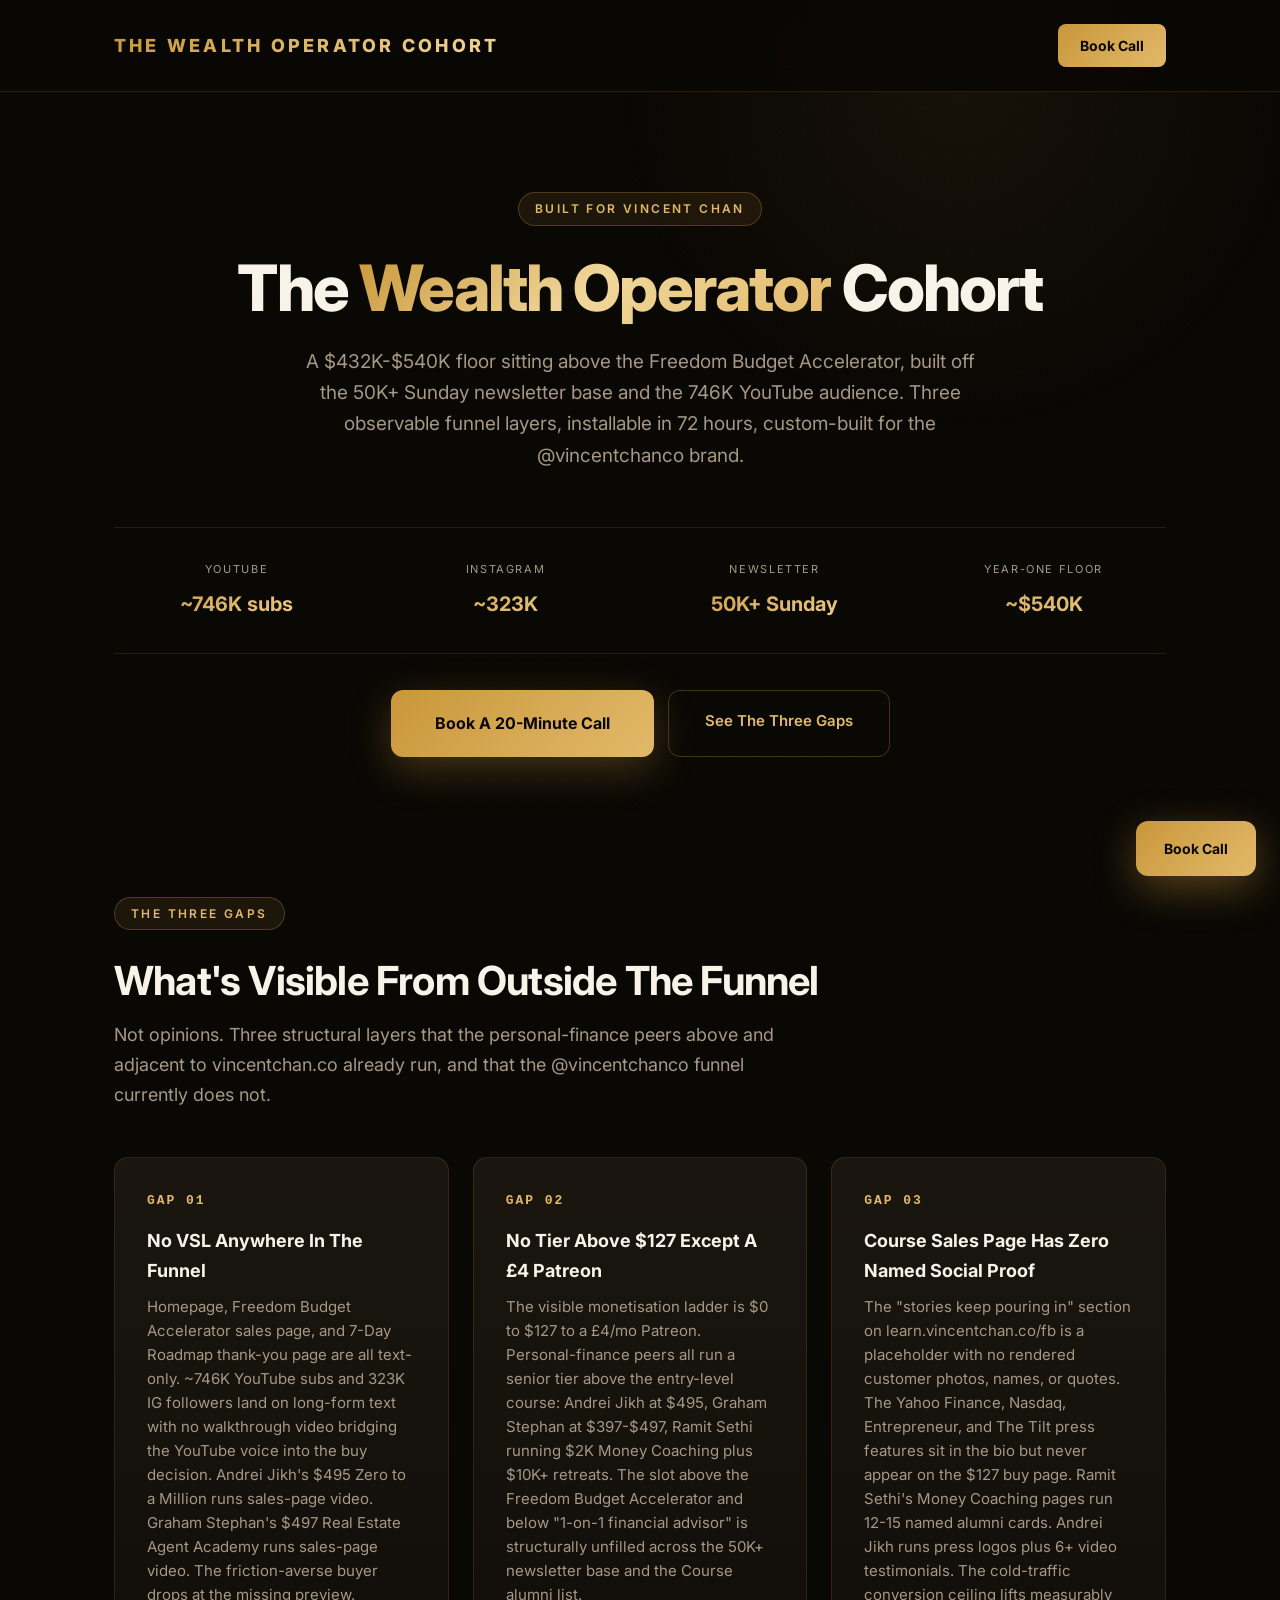
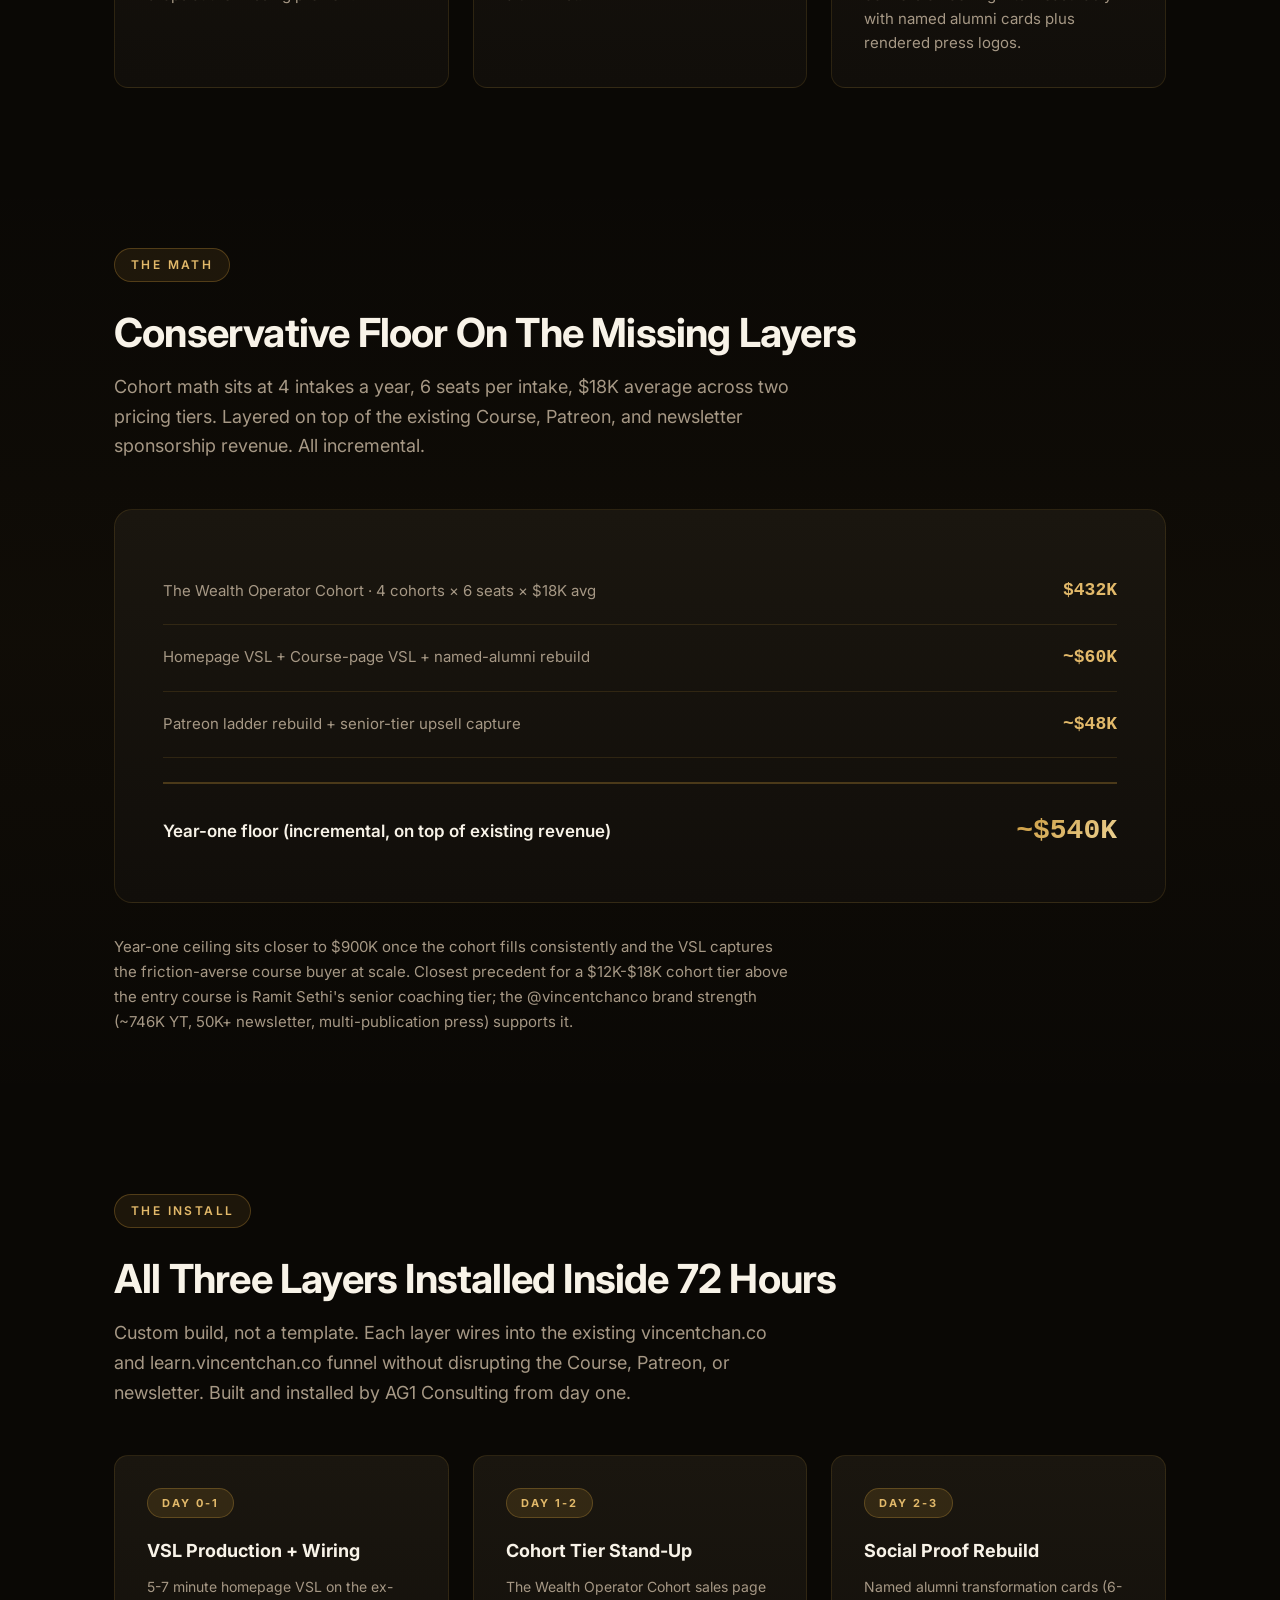
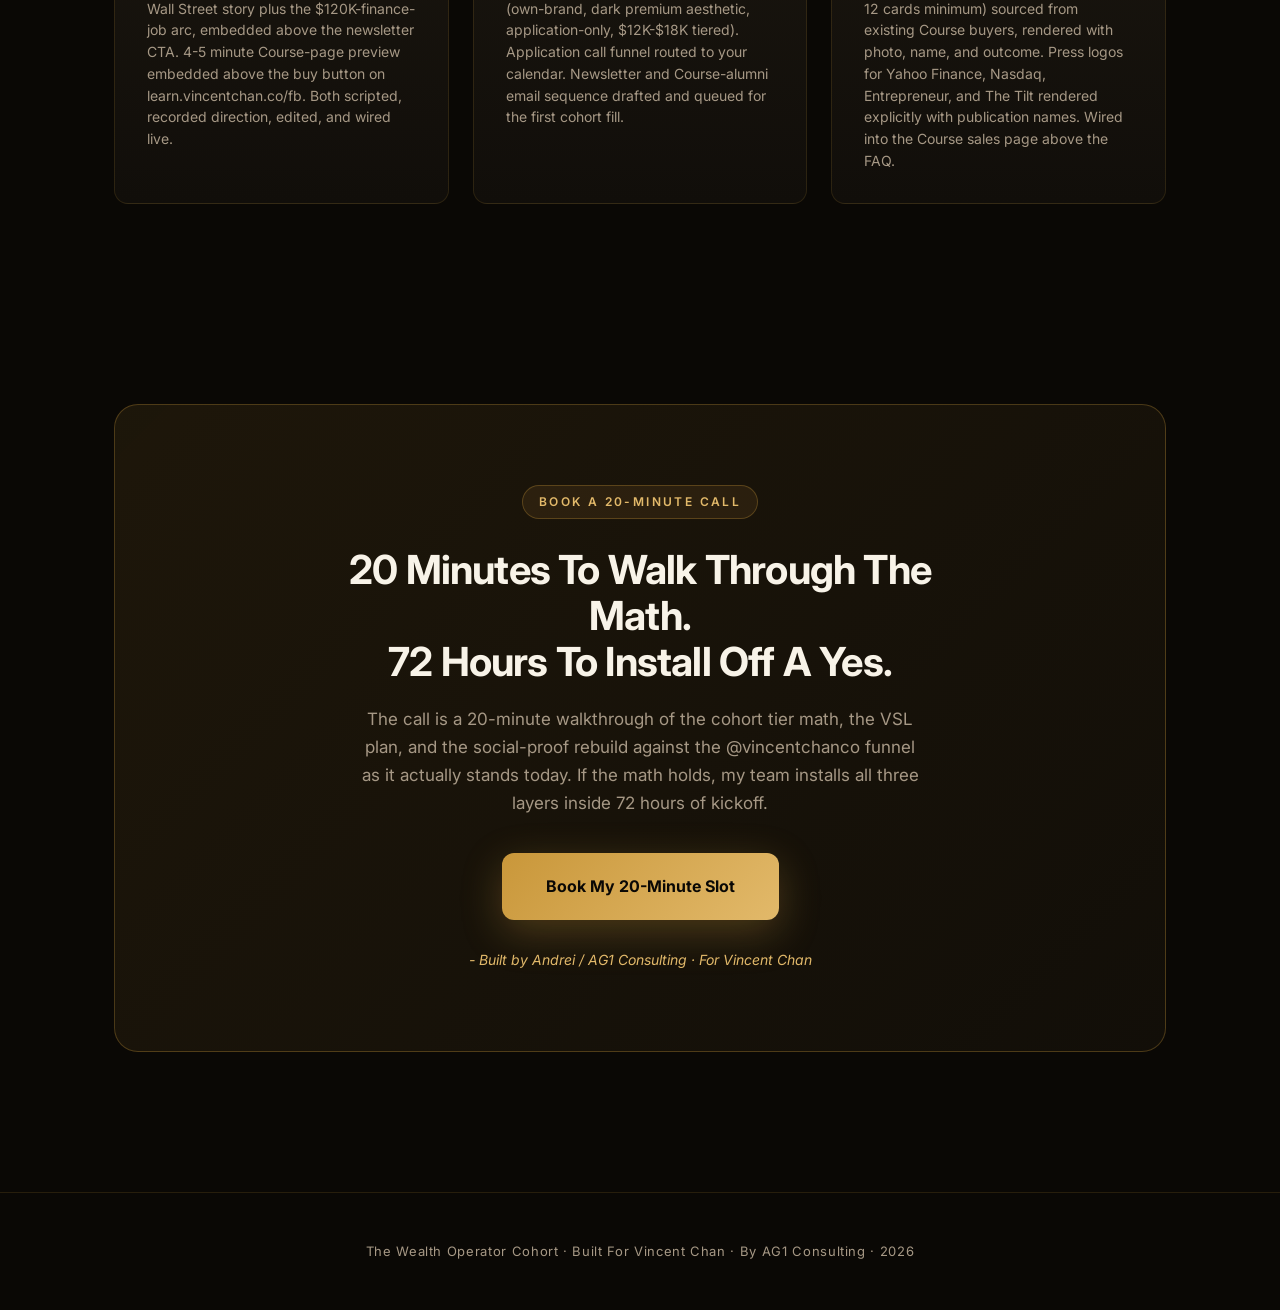
==== index.html @ 8f316122 "Deploy hub" ====
<!DOCTYPE html>
<html lang="en">
<head>
<meta charset="UTF-8">
<meta name="viewport" content="width=device-width, initial-scale=1.0">
<title>The Wealth Operator Cohort · Built For Vincent Chan</title>
<link href="https://fonts.googleapis.com/css2?family=Inter:wght@300;400;500;600;700;800;900&display=swap" rel="stylesheet">
<style>
*{margin:0;padding:0;box-sizing:border-box}
:root{--bg:#0a0805;--bg-2:#110e0a;--surface:#1a160f;--surface-2:#221c12;--line:rgba(201,151,58,.15);--line-2:rgba(201,151,58,.3);--text:#f8f3e8;--muted:#a69885;--gold:#c9973a;--gold-2:#e2b96a;--gold-3:#f0d79a;--red:#c97a3a}
html{scroll-behavior:smooth}
body{background:var(--bg);color:var(--text);font-family:'Inter',sans-serif;line-height:1.65;overflow-x:hidden}
body::before{content:'';position:fixed;inset:0;background-image:radial-gradient(circle,rgba(201,151,58,.025) 1px,transparent 1px);background-size:24px 24px;pointer-events:none;z-index:0}
body::after{content:'';position:fixed;top:-30%;right:-10%;width:70%;height:80%;background:radial-gradient(circle,rgba(201,151,58,.07) 0%,transparent 60%);pointer-events:none;z-index:0}
.container{max-width:1100px;margin:0 auto;padding:0 24px;position:relative;z-index:1}
.container-narrow{max-width:820px;margin:0 auto;padding:0 24px;position:relative;z-index:1}
nav{padding:24px 0;border-bottom:1px solid var(--line);position:sticky;top:0;background:rgba(10,8,5,.94);backdrop-filter:blur(14px);z-index:100}
.nav-inner{display:flex;justify-content:space-between;align-items:center}
.logo{font-weight:800;font-size:18px;background:linear-gradient(135deg,var(--gold) 0%,var(--gold-3) 100%);-webkit-background-clip:text;-webkit-text-fill-color:transparent;letter-spacing:.18em;text-transform:uppercase}
.nav-cta{padding:10px 22px;background:linear-gradient(135deg,var(--gold) 0%,var(--gold-2) 100%);color:#0a0805;border-radius:8px;text-decoration:none;font-weight:700;font-size:14px}
section{padding:80px 0}
.hero{padding:100px 0 60px;text-align:center}
.eyebrow{display:inline-block;padding:6px 16px;background:rgba(201,151,58,.1);border:1px solid rgba(201,151,58,.3);border-radius:24px;font-size:12px;font-weight:600;color:var(--gold-2);letter-spacing:.2em;text-transform:uppercase;margin-bottom:28px}
h1{font-size:clamp(40px,5.6vw,64px);font-weight:800;line-height:1.06;letter-spacing:-.03em;margin-bottom:24px}
h1 em{font-style:normal;background:linear-gradient(135deg,var(--gold) 0%,var(--gold-3) 50%,var(--gold-2) 100%);-webkit-background-clip:text;-webkit-text-fill-color:transparent}
h2{font-size:clamp(28px,3.8vw,40px);font-weight:700;line-height:1.15;letter-spacing:-.02em;margin-bottom:16px}
.section-sub{color:var(--muted);font-size:18px;margin-bottom:48px;max-width:680px}
h3{font-size:22px;font-weight:700;color:var(--text);margin-bottom:10px}
h4{font-size:14px;color:var(--gold-2);text-transform:uppercase;letter-spacing:.14em;margin:24px 0 12px;font-weight:700}
p{color:var(--muted);font-size:17px;max-width:680px}
.hero p{font-size:19px;margin:0 auto 40px;color:var(--muted)}
.meta-grid{display:grid;grid-template-columns:repeat(4,1fr);gap:24px;margin-top:56px;padding:32px 0;border-top:1px solid var(--line);border-bottom:1px solid var(--line)}
.meta-item{text-align:center}
.meta-label{font-size:11px;color:var(--muted);text-transform:uppercase;letter-spacing:.15em;margin-bottom:10px}
.meta-value{font-size:20px;color:var(--text);font-weight:700;background:linear-gradient(135deg,var(--gold) 0%,var(--gold-3) 100%);-webkit-background-clip:text;-webkit-text-fill-color:transparent}
.cta-primary{display:inline-block;padding:20px 44px;background:linear-gradient(135deg,var(--gold) 0%,var(--gold-2) 100%);color:#0a0805;text-decoration:none;border-radius:12px;font-weight:700;font-size:16px;box-shadow:0 12px 40px rgba(201,151,58,.3);transition:.2s}
.cta-primary:hover{transform:translateY(-2px)}
.cta-outline{display:inline-block;padding:18px 36px;background:transparent;color:var(--gold-2);text-decoration:none;border:1px solid var(--line-2);border-radius:12px;font-weight:600;font-size:15px;transition:.2s}
.cta-outline:hover{border-color:var(--gold-2)}
.hero-cta-row{margin-top:36px;display:flex;gap:14px;justify-content:center;flex-wrap:wrap}
.gap-grid{display:grid;grid-template-columns:repeat(3,1fr);gap:24px;margin-top:8px}
.gap-card{padding:32px;background:linear-gradient(180deg,var(--surface) 0%,var(--bg-2) 100%);border:1px solid var(--line);border-radius:14px;transition:.3s}
.gap-card:hover{border-color:var(--line-2)}
.gap-num{font-family:monospace;color:var(--gold-2);font-size:13px;letter-spacing:.15em;margin-bottom:14px;font-weight:700}
.gap-card h3{font-size:18px;margin-bottom:10px}
.gap-card p{font-size:15px;color:var(--muted);line-height:1.6}
.math-block{padding:48px;background:linear-gradient(180deg,var(--surface) 0%,var(--bg-2) 100%);border:1px solid var(--line);border-radius:18px;margin-top:8px}
.math-row{display:grid;grid-template-columns:1fr auto;gap:24px;padding:18px 0;border-bottom:1px solid var(--line);align-items:center}
.math-row:last-of-type{border-bottom:0}
.math-row .label{color:var(--muted);font-size:15px}
.math-row .value{color:var(--gold-2);font-weight:700;font-size:18px;font-family:monospace}
.math-total{margin-top:24px;padding-top:24px;border-top:2px solid var(--line-2);display:grid;grid-template-columns:1fr auto;gap:24px;align-items:center}
.math-total .label{color:var(--text);font-weight:600;font-size:17px}
.math-total .value{font-size:28px;background:linear-gradient(135deg,var(--gold) 0%,var(--gold-3) 100%);-webkit-background-clip:text;-webkit-text-fill-color:transparent;font-weight:800;font-family:monospace}
.install-grid{display:grid;grid-template-columns:repeat(3,1fr);gap:24px;margin-top:8px}
.install-card{padding:32px;background:linear-gradient(180deg,var(--surface) 0%,var(--bg-2) 100%);border:1px solid var(--line);border-radius:14px}
.install-day{display:inline-block;padding:5px 14px;background:rgba(201,151,58,.15);border:1px solid var(--line-2);border-radius:24px;font-size:11px;font-weight:700;color:var(--gold-2);letter-spacing:.18em;text-transform:uppercase;margin-bottom:18px}
.install-card h3{font-size:18px;margin-bottom:10px}
.install-card p{font-size:14px;color:var(--muted);line-height:1.55}
.cta-section{background:linear-gradient(135deg,rgba(201,151,58,.1) 0%,rgba(226,185,106,.04) 100%);border:1px solid rgba(201,151,58,.3);border-radius:24px;padding:80px 60px;text-align:center;margin:40px 0 60px}
.cta-section h2{max-width:620px;margin:0 auto 20px}
.cta-section p{margin:0 auto 36px;max-width:560px;font-size:17px}
.cta-sign{margin-top:28px;font-size:14px;color:var(--gold-2);font-style:italic}
.footer{padding:48px 0;border-top:1px solid var(--line);text-align:center}
.footer p{margin:0 auto;font-size:13px;color:var(--muted);letter-spacing:.05em}
.floating-cta{position:fixed;bottom:24px;right:24px;padding:16px 28px;background:linear-gradient(135deg,var(--gold) 0%,var(--gold-2) 100%);color:#0a0805;text-decoration:none;border-radius:12px;font-weight:700;font-size:14px;box-shadow:0 12px 40px rgba(201,151,58,.4);z-index:1000;transition:.2s}
.floating-cta:hover{transform:translateY(-2px)}
.reveal{opacity:0;transform:translateY(30px);transition:.8s}
.reveal.in{opacity:1;transform:translateY(0)}
@media(max-width:768px){
.meta-grid{grid-template-columns:1fr 1fr}
.gap-grid{grid-template-columns:1fr}
.install-grid{grid-template-columns:1fr}
.cta-section{padding:50px 24px}
.math-block{padding:28px 22px}
.floating-cta{bottom:16px;right:16px;padding:14px 22px;font-size:13px}
section{padding:60px 0}
}
</style>
</head>
<body>
<nav>
<div class="container nav-inner">
<div class="logo">The Wealth Operator Cohort</div>
<a href="https://calendly.com/ag-copy/call-with-andrei" class="nav-cta" target="_blank">Book Call</a>
</div>
</nav>

<section class="hero">
<div class="container">
<div class="eyebrow reveal">Built For Vincent Chan</div>
<h1 class="reveal">The <em>Wealth Operator</em> Cohort</h1>
<p class="reveal">A $432K-$540K floor sitting above the Freedom Budget Accelerator, built off the 50K+ Sunday newsletter base and the 746K YouTube audience. Three observable funnel layers, installable in 72 hours, custom-built for the @vincentchanco brand.</p>
<div class="meta-grid reveal">
<div class="meta-item"><div class="meta-label">YouTube</div><div class="meta-value">~746K subs</div></div>
<div class="meta-item"><div class="meta-label">Instagram</div><div class="meta-value">~323K</div></div>
<div class="meta-item"><div class="meta-label">Newsletter</div><div class="meta-value">50K+ Sunday</div></div>
<div class="meta-item"><div class="meta-label">Year-One Floor</div><div class="meta-value">~$540K</div></div>
</div>
<div class="hero-cta-row reveal">
<a href="https://calendly.com/ag-copy/call-with-andrei" target="_blank" class="cta-primary">Book A 20-Minute Call</a>
<a href="#gaps" class="cta-outline">See The Three Gaps</a>
</div>
</div>
</section>

<section id="gaps">
<div class="container">
<div class="eyebrow reveal">The Three Gaps</div>
<h2 class="reveal">What's Visible From Outside The Funnel</h2>
<p class="section-sub reveal">Not opinions. Three structural layers that the personal-finance peers above and adjacent to vincentchan.co already run, and that the @vincentchanco funnel currently does not.</p>

<div class="gap-grid">
<div class="gap-card reveal">
<div class="gap-num">GAP 01</div>
<h3>No VSL Anywhere In The Funnel</h3>
<p>Homepage, Freedom Budget Accelerator sales page, and 7-Day Roadmap thank-you page are all text-only. ~746K YouTube subs and 323K IG followers land on long-form text with no walkthrough video bridging the YouTube voice into the buy decision. Andrei Jikh's $495 Zero to a Million runs sales-page video. Graham Stephan's $497 Real Estate Agent Academy runs sales-page video. The friction-averse buyer drops at the missing preview.</p>
</div>
<div class="gap-card reveal">
<div class="gap-num">GAP 02</div>
<h3>No Tier Above $127 Except A £4 Patreon</h3>
<p>The visible monetisation ladder is $0 to $127 to a £4/mo Patreon. Personal-finance peers all run a senior tier above the entry-level course: Andrei Jikh at $495, Graham Stephan at $397-$497, Ramit Sethi running $2K Money Coaching plus $10K+ retreats. The slot above the Freedom Budget Accelerator and below "1-on-1 financial advisor" is structurally unfilled across the 50K+ newsletter base and the Course alumni list.</p>
</div>
<div class="gap-card reveal">
<div class="gap-num">GAP 03</div>
<h3>Course Sales Page Has Zero Named Social Proof</h3>
<p>The "stories keep pouring in" section on learn.vincentchan.co/fb is a placeholder with no rendered customer photos, names, or quotes. The Yahoo Finance, Nasdaq, Entrepreneur, and The Tilt press features sit in the bio but never appear on the $127 buy page. Ramit Sethi's Money Coaching pages run 12-15 named alumni cards. Andrei Jikh runs press logos plus 6+ video testimonials. The cold-traffic conversion ceiling lifts measurably with named alumni cards plus rendered press logos.</p>
</div>
</div>
</div>
</section>

<section style="background:linear-gradient(180deg,transparent 0%,rgba(201,151,58,.03) 50%,transparent 100%)">
<div class="container">
<div class="eyebrow reveal">The Math</div>
<h2 class="reveal">Conservative Floor On The Missing Layers</h2>
<p class="section-sub reveal">Cohort math sits at 4 intakes a year, 6 seats per intake, $18K average across two pricing tiers. Layered on top of the existing Course, Patreon, and newsletter sponsorship revenue. All incremental.</p>

<div class="math-block reveal">
<div class="math-row"><div class="label">The Wealth Operator Cohort · 4 cohorts × 6 seats × $18K avg</div><div class="value">$432K</div></div>
<div class="math-row"><div class="label">Homepage VSL + Course-page VSL + named-alumni rebuild</div><div class="value">~$60K</div></div>
<div class="math-row"><div class="label">Patreon ladder rebuild + senior-tier upsell capture</div><div class="value">~$48K</div></div>
<div class="math-total"><div class="label">Year-one floor (incremental, on top of existing revenue)</div><div class="value">~$540K</div></div>
</div>

<p class="reveal" style="margin-top:32px;font-size:15px;color:var(--muted)">Year-one ceiling sits closer to $900K once the cohort fills consistently and the VSL captures the friction-averse course buyer at scale. Closest precedent for a $12K-$18K cohort tier above the entry course is Ramit Sethi's senior coaching tier; the @vincentchanco brand strength (~746K YT, 50K+ newsletter, multi-publication press) supports it.</p>
</div>
</section>

<section>
<div class="container">
<div class="eyebrow reveal">The Install</div>
<h2 class="reveal">All Three Layers Installed Inside 72 Hours</h2>
<p class="section-sub reveal">Custom build, not a template. Each layer wires into the existing vincentchan.co and learn.vincentchan.co funnel without disrupting the Course, Patreon, or newsletter. Built and installed by AG1 Consulting from day one.</p>

<div class="install-grid">
<div class="install-card reveal">
<div class="install-day">Day 0-1</div>
<h3>VSL Production + Wiring</h3>
<p>5-7 minute homepage VSL on the ex-Wall Street story plus the $120K-finance-job arc, embedded above the newsletter CTA. 4-5 minute Course-page preview embedded above the buy button on learn.vincentchan.co/fb. Both scripted, recorded direction, edited, and wired live.</p>
</div>
<div class="install-card reveal">
<div class="install-day">Day 1-2</div>
<h3>Cohort Tier Stand-Up</h3>
<p>The Wealth Operator Cohort sales page (own-brand, dark premium aesthetic, application-only, $12K-$18K tiered). Application call funnel routed to your calendar. Newsletter and Course-alumni email sequence drafted and queued for the first cohort fill.</p>
</div>
<div class="install-card reveal">
<div class="install-day">Day 2-3</div>
<h3>Social Proof Rebuild</h3>
<p>Named alumni transformation cards (6-12 cards minimum) sourced from existing Course buyers, rendered with photo, name, and outcome. Press logos for Yahoo Finance, Nasdaq, Entrepreneur, and The Tilt rendered explicitly with publication names. Wired into the Course sales page above the FAQ.</p>
</div>
</div>
</div>
</section>

<section>
<div class="container">
<div class="cta-section reveal">
<div class="eyebrow">Book A 20-Minute Call</div>
<h2>20 Minutes To Walk Through The Math.<br>72 Hours To Install Off A Yes.</h2>
<p>The call is a 20-minute walkthrough of the cohort tier math, the VSL plan, and the social-proof rebuild against the @vincentchanco funnel as it actually stands today. If the math holds, my team installs all three layers inside 72 hours of kickoff.</p>
<a href="https://calendly.com/ag-copy/call-with-andrei" class="cta-primary" target="_blank">Book My 20-Minute Slot</a>
<div class="cta-sign">- Built by Andrei / AG1 Consulting · For Vincent Chan</div>
</div>
</div>
</section>

<footer class="footer">
<div class="container">
<p>The Wealth Operator Cohort · Built For Vincent Chan · By AG1 Consulting · 2026</p>
</div>
</footer>

<a href="https://calendly.com/ag-copy/call-with-andrei" target="_blank" class="floating-cta">Book Call</a>

<script>
const obs=new IntersectionObserver(e=>e.forEach(x=>x.isIntersecting&&x.target.classList.add('in')),{threshold:.1});
document.querySelectorAll('.reveal').forEach(e=>obs.observe(e));
</script>
</body>
</html>
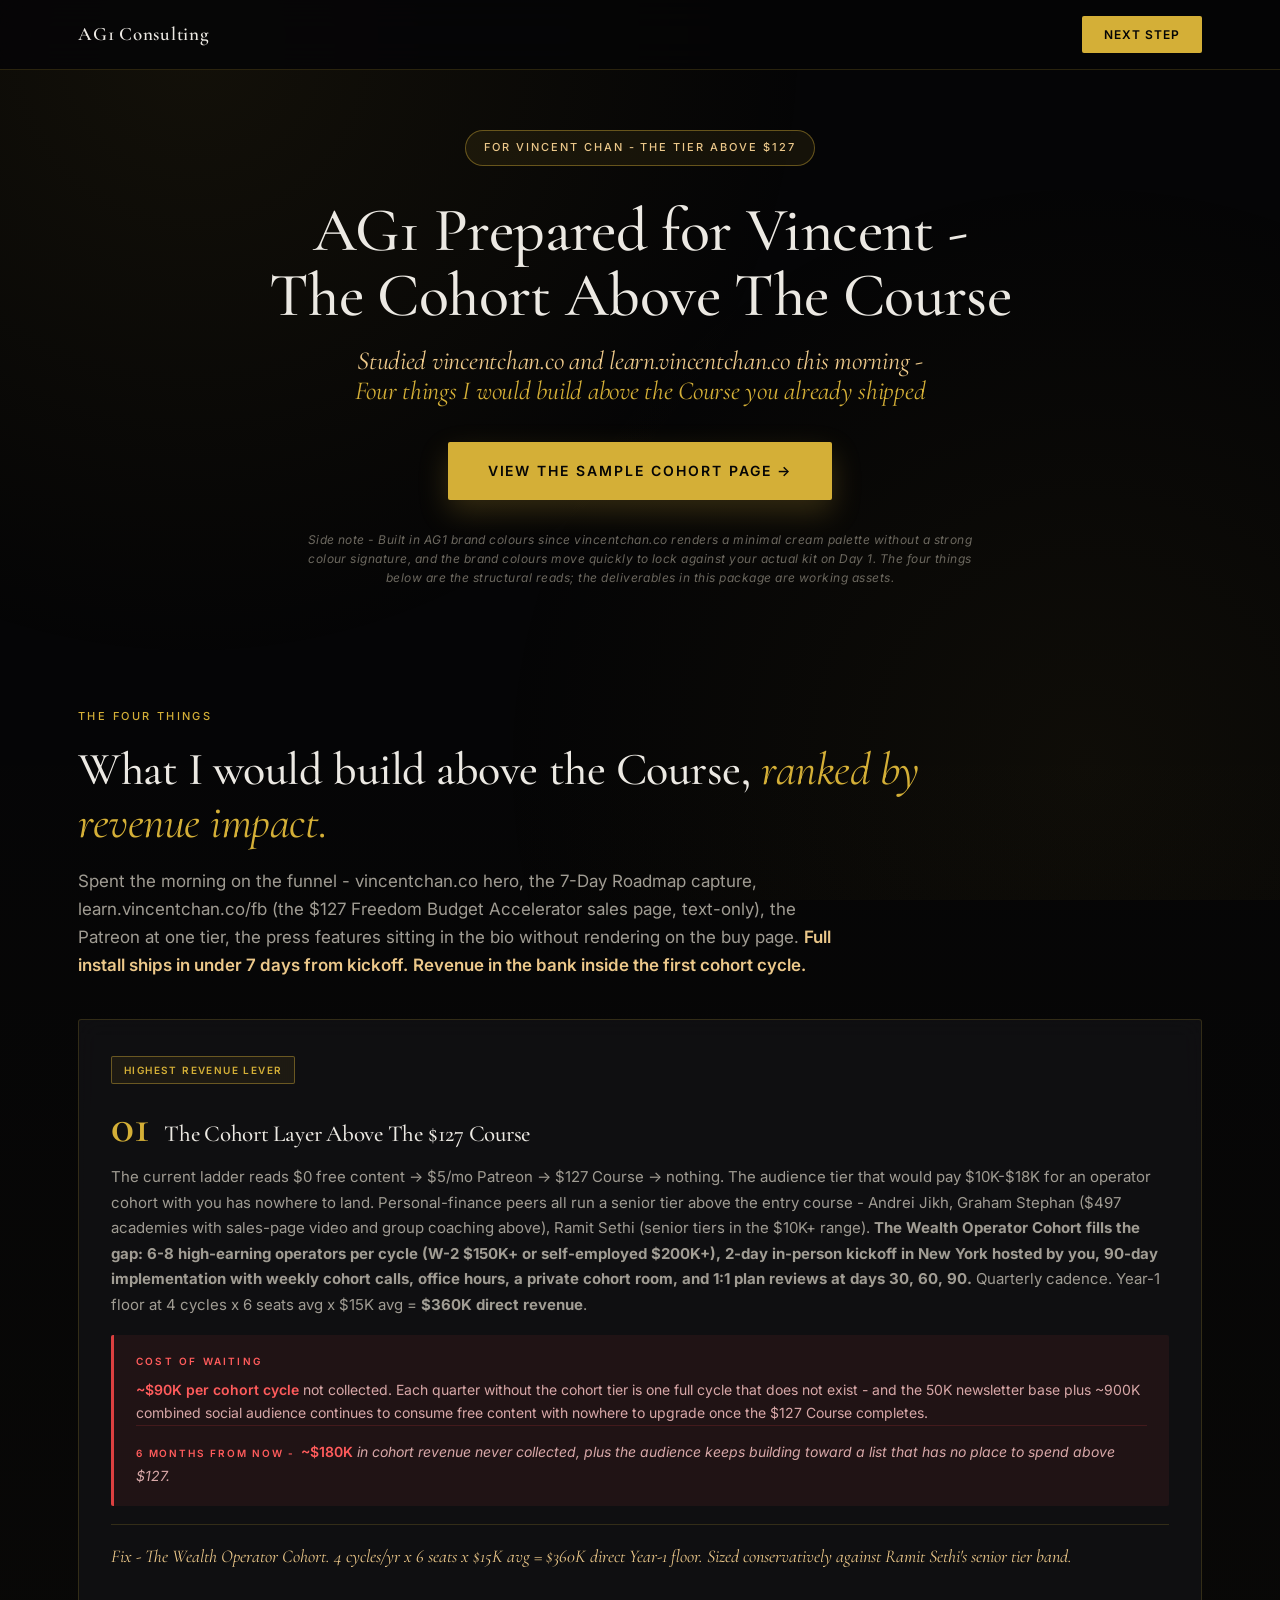
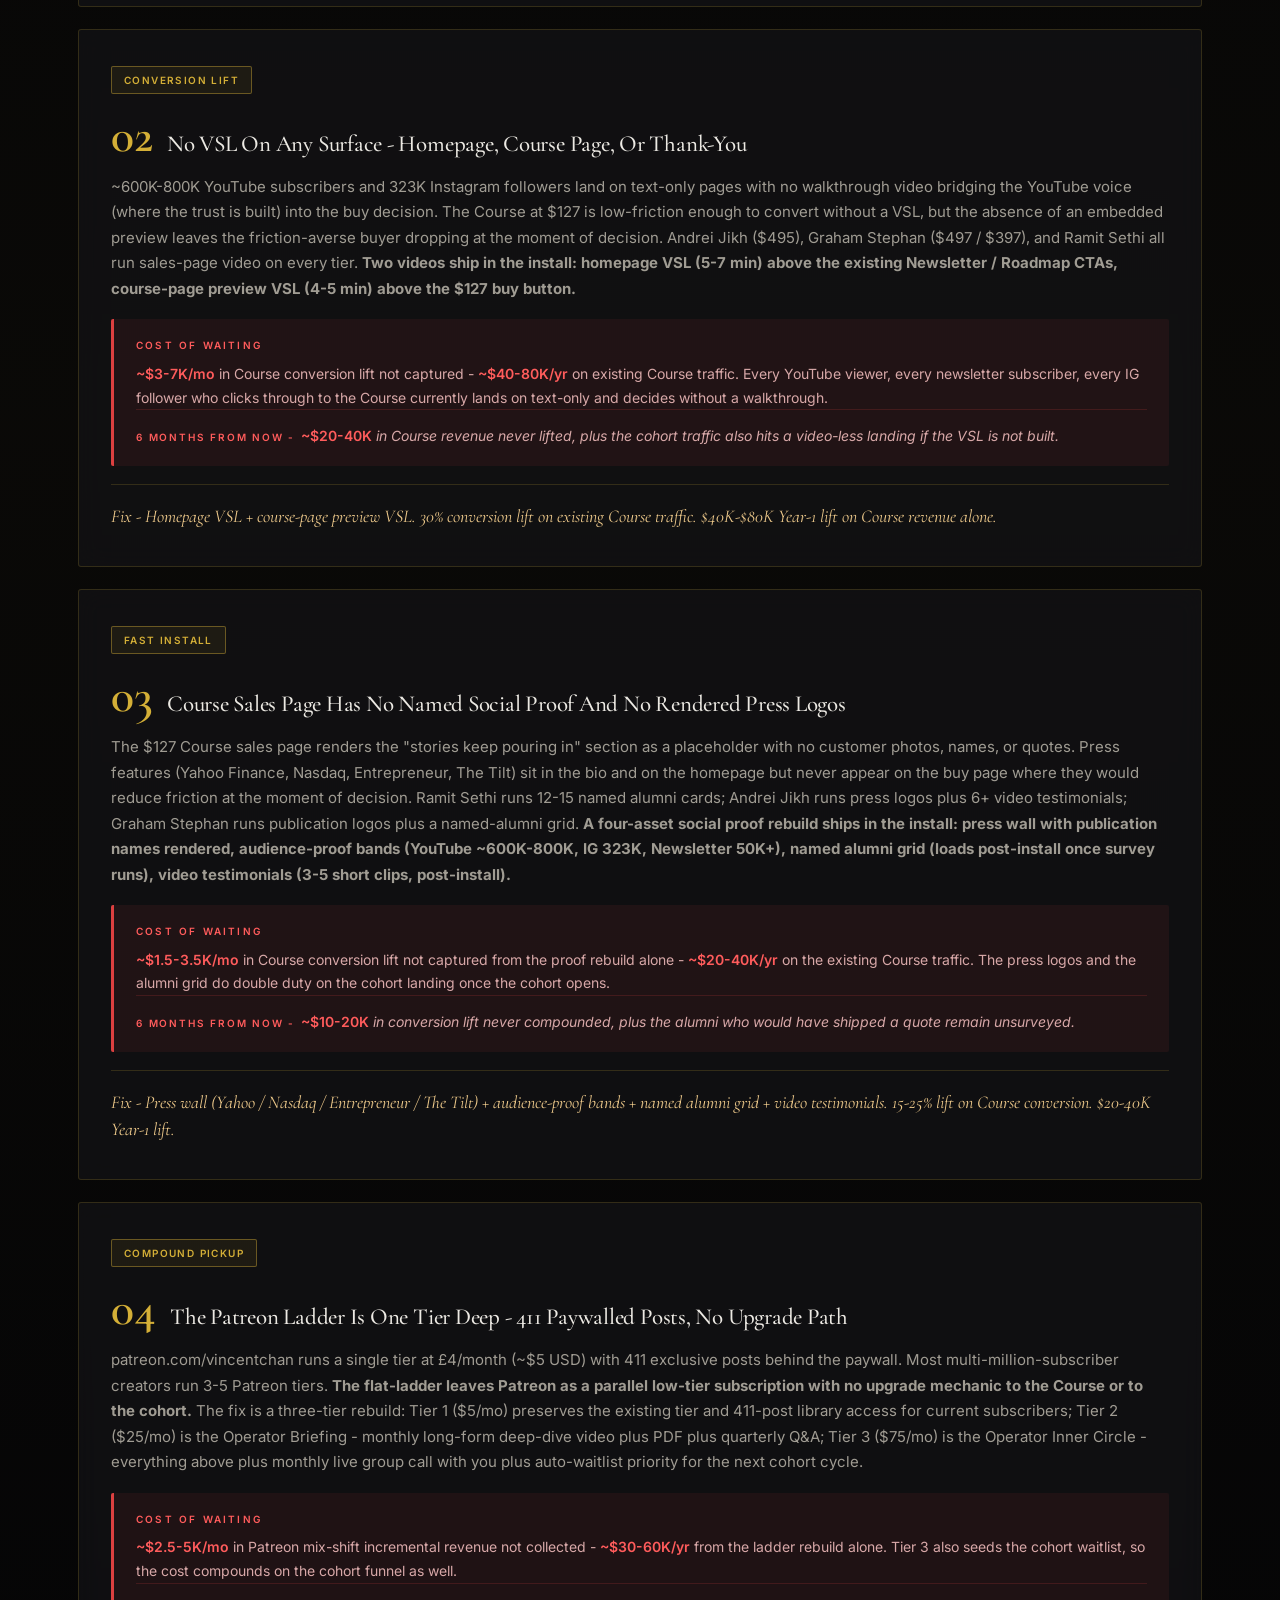
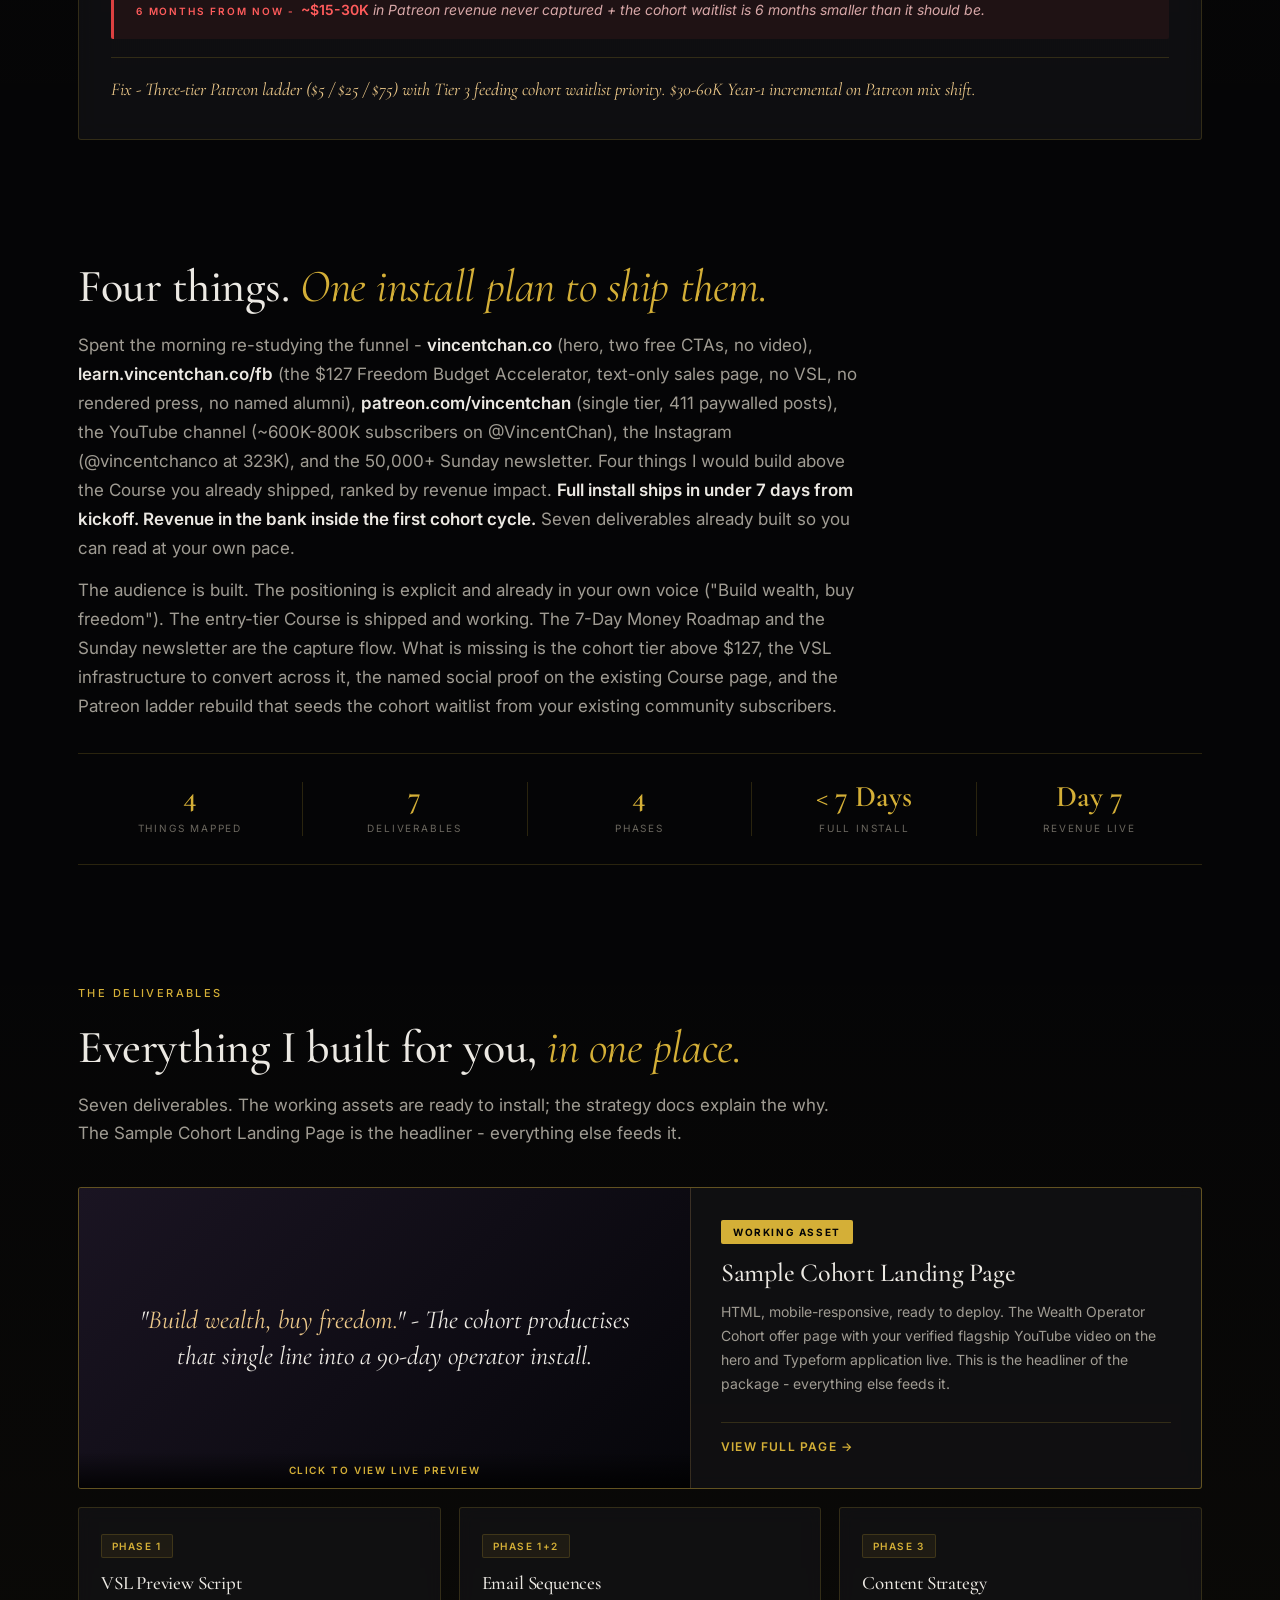
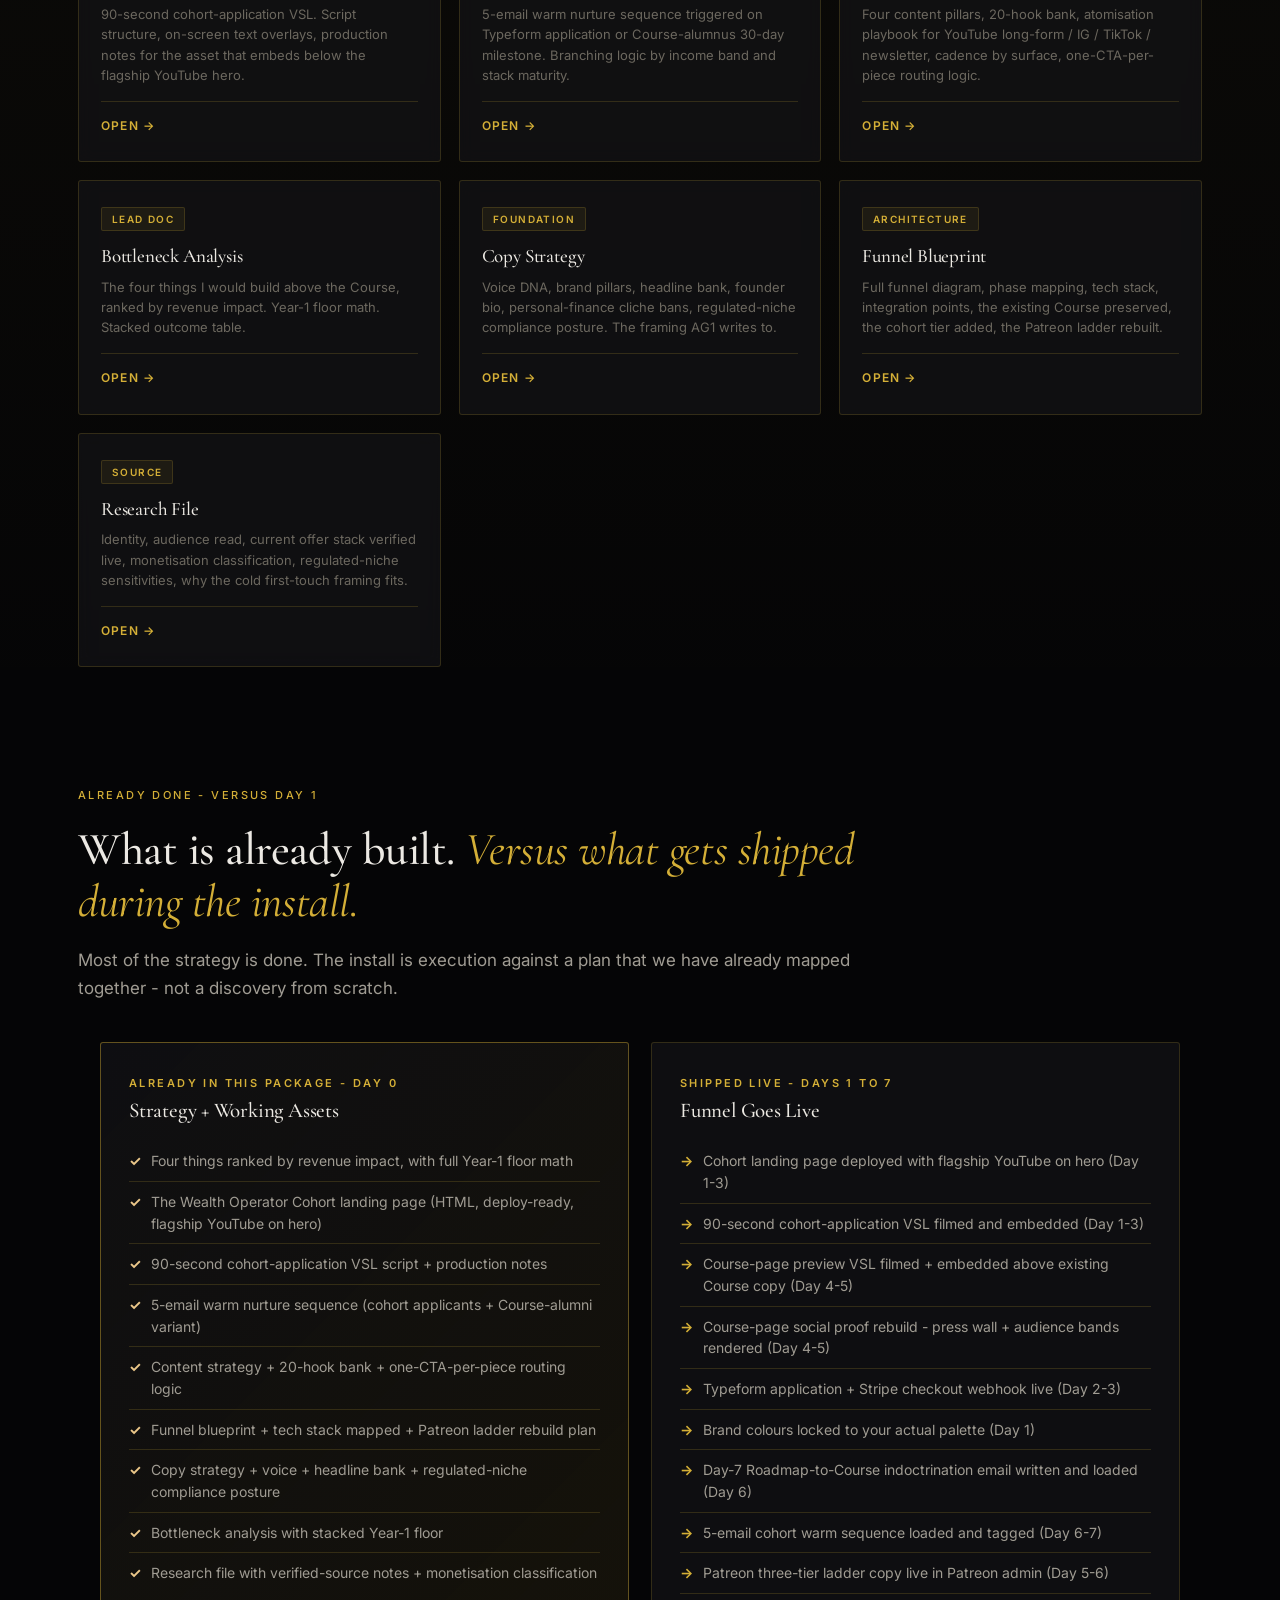
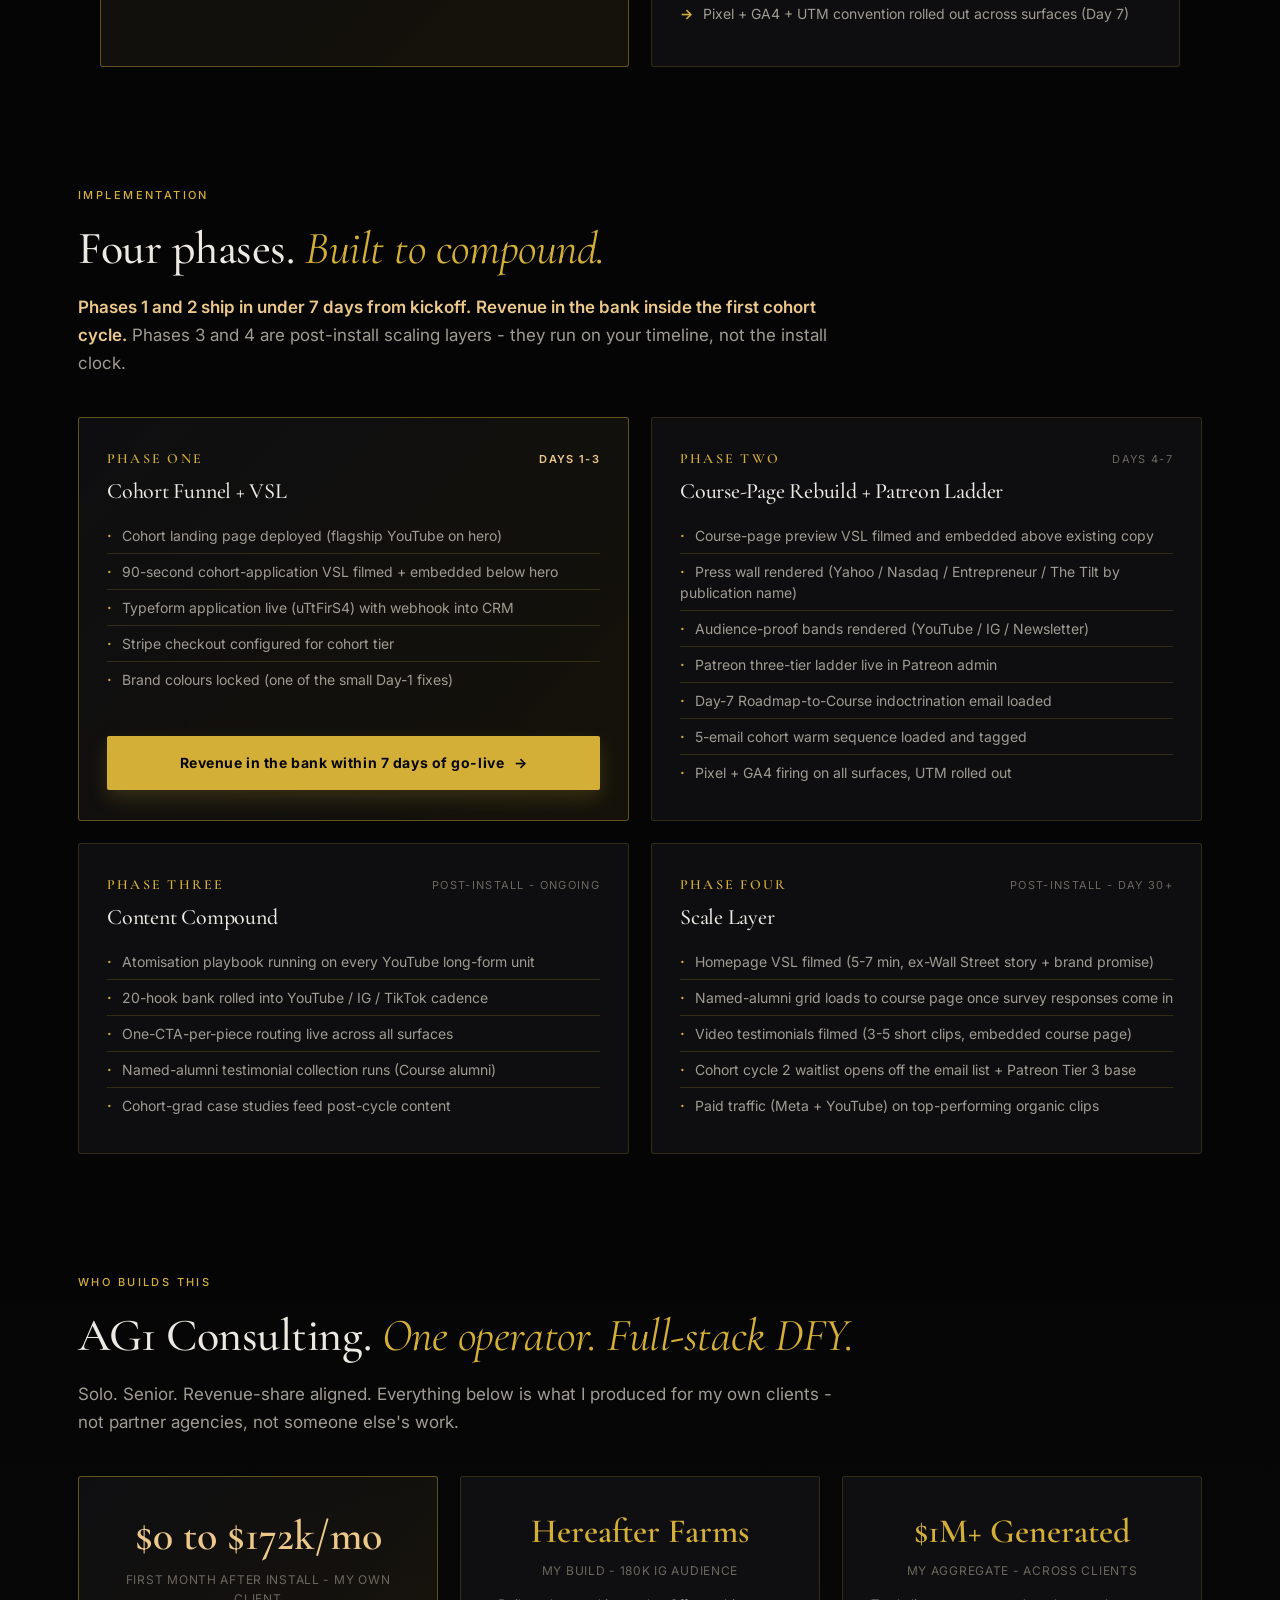
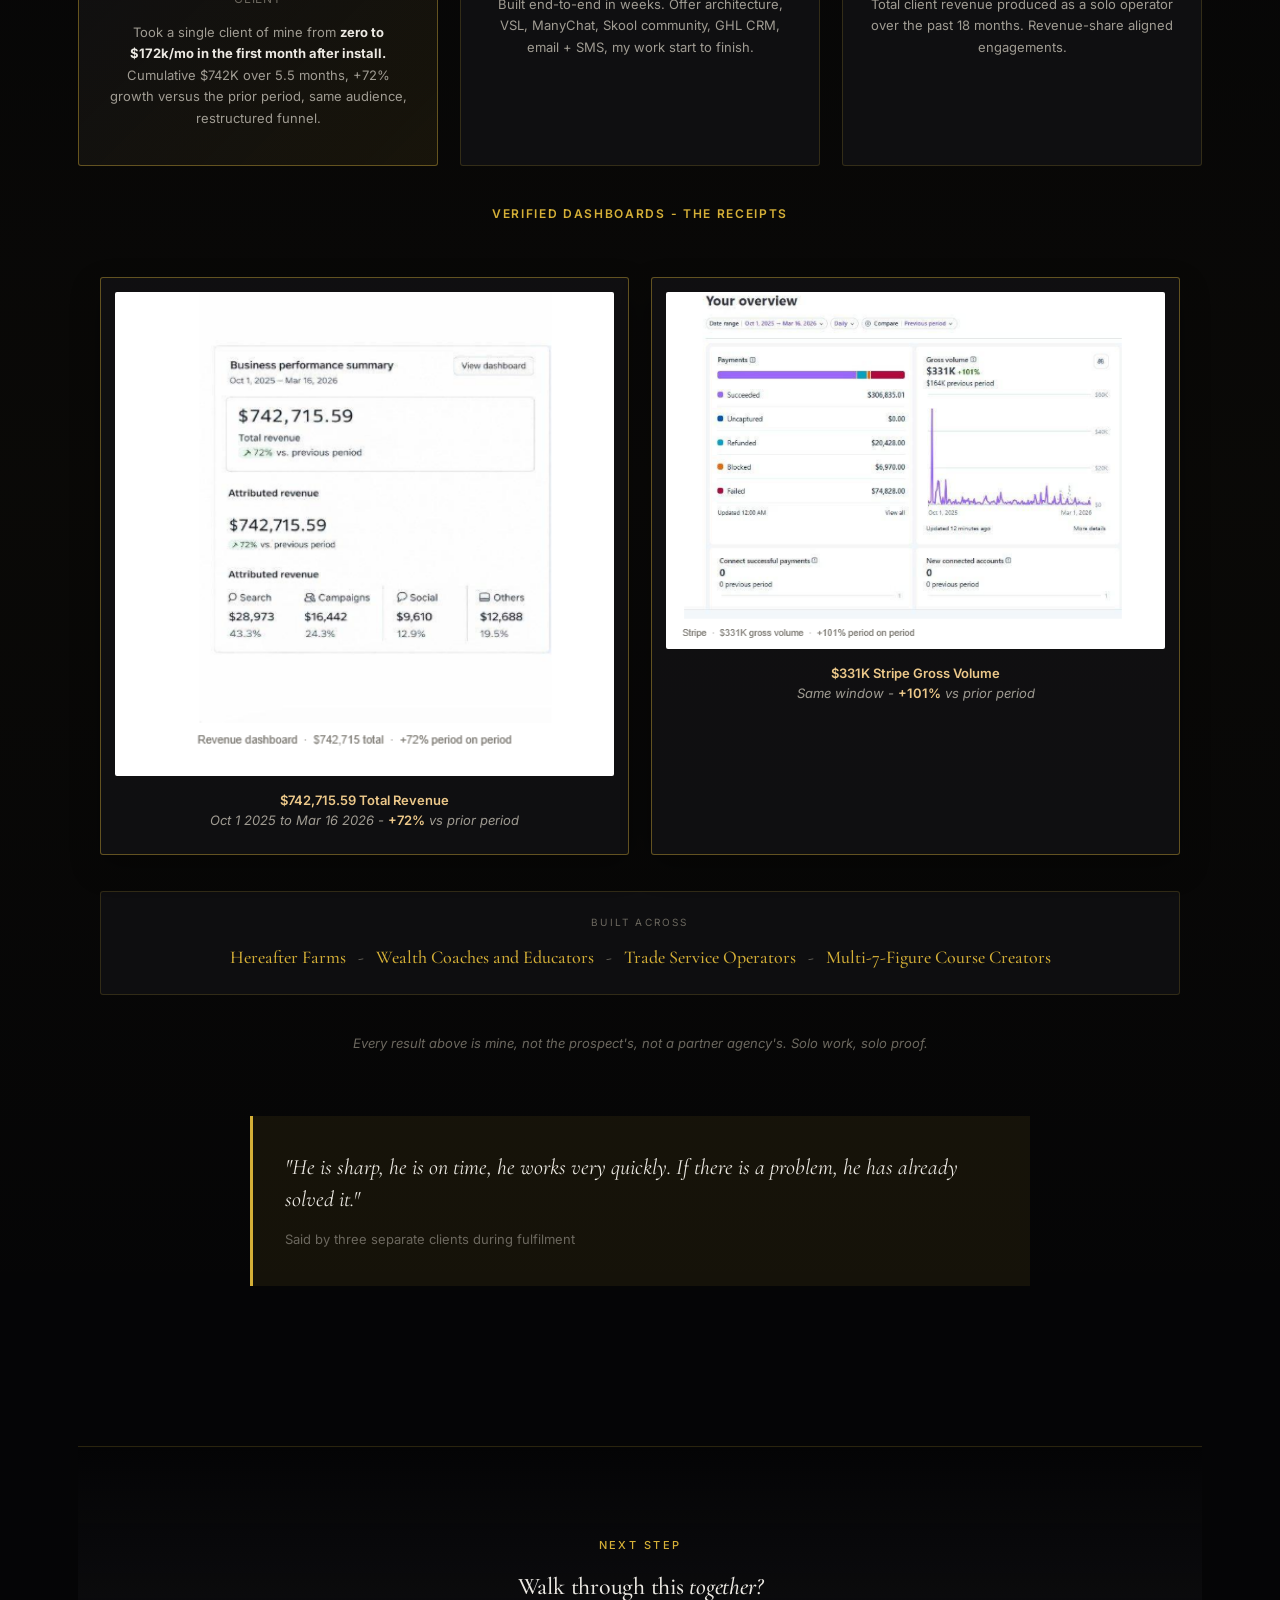
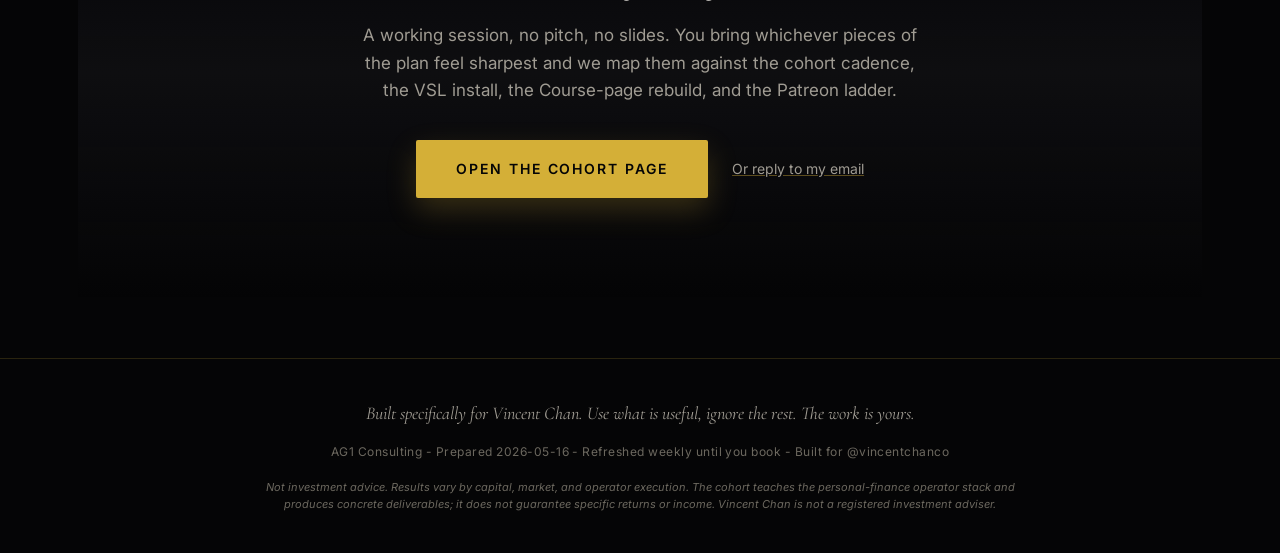
==== commit 922567da: "Deploy hub + docs + proof" ====
--- a/index.html
+++ b/index.html
@@ -3,171 +3,318 @@
 <head>
 <meta charset="UTF-8">
 <meta name="viewport" content="width=device-width, initial-scale=1.0">
-<title>The Wealth Operator Cohort · Built For Vincent Chan</title>
-<link href="https://fonts.googleapis.com/css2?family=Inter:wght@300;400;500;600;700;800;900&display=swap" rel="stylesheet">
+<title>For Vincent - The Cohort Layer Above $127 + Less-Than-7-Day Install - AG1 Consulting</title>
+<meta name="description" content="Built for Vincent Chan. Studied vincentchan.co and learn.vincentchan.co/fb this morning. Four things I would build above the existing Course, all installable in under 7 days from kickoff.">
+<meta name="robots" content="noindex">
+<meta property="og:title" content="The Cohort Layer Above $127 + Less-Than-7-Day Install - For Vincent">
+<meta property="og:description" content="Four things I would build above the existing Course. The cohort tier. The VSL infrastructure. The named social proof. The Patreon ladder rebuild.">
+<meta property="og:type" content="website">
+<meta property="og:url" content="https://andrei170.github.io/vincent-chan-hub/">
+<meta name="twitter:card" content="summary_large_image">
+<link rel="icon" type="image/svg+xml" href="favicon.svg">
+<link rel="preconnect" href="https://fonts.googleapis.com">
+<link rel="preconnect" href="https://fonts.gstatic.com" crossorigin>
+<link href="https://fonts.googleapis.com/css2?family=Cormorant+Garamond:wght@400;500;600;700&family=Inter:wght@300;400;500;600;700&display=swap" rel="stylesheet">
 <style>
-*{margin:0;padding:0;box-sizing:border-box}
-:root{--bg:#0a0805;--bg-2:#110e0a;--surface:#1a160f;--surface-2:#221c12;--line:rgba(201,151,58,.15);--line-2:rgba(201,151,58,.3);--text:#f8f3e8;--muted:#a69885;--gold:#c9973a;--gold-2:#e2b96a;--gold-3:#f0d79a;--red:#c97a3a}
-html{scroll-behavior:smooth}
-body{background:var(--bg);color:var(--text);font-family:'Inter',sans-serif;line-height:1.65;overflow-x:hidden}
-body::before{content:'';position:fixed;inset:0;background-image:radial-gradient(circle,rgba(201,151,58,.025) 1px,transparent 1px);background-size:24px 24px;pointer-events:none;z-index:0}
-body::after{content:'';position:fixed;top:-30%;right:-10%;width:70%;height:80%;background:radial-gradient(circle,rgba(201,151,58,.07) 0%,transparent 60%);pointer-events:none;z-index:0}
-.container{max-width:1100px;margin:0 auto;padding:0 24px;position:relative;z-index:1}
-.container-narrow{max-width:820px;margin:0 auto;padding:0 24px;position:relative;z-index:1}
-nav{padding:24px 0;border-bottom:1px solid var(--line);position:sticky;top:0;background:rgba(10,8,5,.94);backdrop-filter:blur(14px);z-index:100}
-.nav-inner{display:flex;justify-content:space-between;align-items:center}
-.logo{font-weight:800;font-size:18px;background:linear-gradient(135deg,var(--gold) 0%,var(--gold-3) 100%);-webkit-background-clip:text;-webkit-text-fill-color:transparent;letter-spacing:.18em;text-transform:uppercase}
-.nav-cta{padding:10px 22px;background:linear-gradient(135deg,var(--gold) 0%,var(--gold-2) 100%);color:#0a0805;border-radius:8px;text-decoration:none;font-weight:700;font-size:14px}
-section{padding:80px 0}
-.hero{padding:100px 0 60px;text-align:center}
-.eyebrow{display:inline-block;padding:6px 16px;background:rgba(201,151,58,.1);border:1px solid rgba(201,151,58,.3);border-radius:24px;font-size:12px;font-weight:600;color:var(--gold-2);letter-spacing:.2em;text-transform:uppercase;margin-bottom:28px}
-h1{font-size:clamp(40px,5.6vw,64px);font-weight:800;line-height:1.06;letter-spacing:-.03em;margin-bottom:24px}
-h1 em{font-style:normal;background:linear-gradient(135deg,var(--gold) 0%,var(--gold-3) 50%,var(--gold-2) 100%);-webkit-background-clip:text;-webkit-text-fill-color:transparent}
-h2{font-size:clamp(28px,3.8vw,40px);font-weight:700;line-height:1.15;letter-spacing:-.02em;margin-bottom:16px}
-.section-sub{color:var(--muted);font-size:18px;margin-bottom:48px;max-width:680px}
-h3{font-size:22px;font-weight:700;color:var(--text);margin-bottom:10px}
-h4{font-size:14px;color:var(--gold-2);text-transform:uppercase;letter-spacing:.14em;margin:24px 0 12px;font-weight:700}
-p{color:var(--muted);font-size:17px;max-width:680px}
-.hero p{font-size:19px;margin:0 auto 40px;color:var(--muted)}
-.meta-grid{display:grid;grid-template-columns:repeat(4,1fr);gap:24px;margin-top:56px;padding:32px 0;border-top:1px solid var(--line);border-bottom:1px solid var(--line)}
-.meta-item{text-align:center}
-.meta-label{font-size:11px;color:var(--muted);text-transform:uppercase;letter-spacing:.15em;margin-bottom:10px}
-.meta-value{font-size:20px;color:var(--text);font-weight:700;background:linear-gradient(135deg,var(--gold) 0%,var(--gold-3) 100%);-webkit-background-clip:text;-webkit-text-fill-color:transparent}
-.cta-primary{display:inline-block;padding:20px 44px;background:linear-gradient(135deg,var(--gold) 0%,var(--gold-2) 100%);color:#0a0805;text-decoration:none;border-radius:12px;font-weight:700;font-size:16px;box-shadow:0 12px 40px rgba(201,151,58,.3);transition:.2s}
-.cta-primary:hover{transform:translateY(-2px)}
-.cta-outline{display:inline-block;padding:18px 36px;background:transparent;color:var(--gold-2);text-decoration:none;border:1px solid var(--line-2);border-radius:12px;font-weight:600;font-size:15px;transition:.2s}
-.cta-outline:hover{border-color:var(--gold-2)}
-.hero-cta-row{margin-top:36px;display:flex;gap:14px;justify-content:center;flex-wrap:wrap}
-.gap-grid{display:grid;grid-template-columns:repeat(3,1fr);gap:24px;margin-top:8px}
-.gap-card{padding:32px;background:linear-gradient(180deg,var(--surface) 0%,var(--bg-2) 100%);border:1px solid var(--line);border-radius:14px;transition:.3s}
-.gap-card:hover{border-color:var(--line-2)}
-.gap-num{font-family:monospace;color:var(--gold-2);font-size:13px;letter-spacing:.15em;margin-bottom:14px;font-weight:700}
-.gap-card h3{font-size:18px;margin-bottom:10px}
-.gap-card p{font-size:15px;color:var(--muted);line-height:1.6}
-.math-block{padding:48px;background:linear-gradient(180deg,var(--surface) 0%,var(--bg-2) 100%);border:1px solid var(--line);border-radius:18px;margin-top:8px}
-.math-row{display:grid;grid-template-columns:1fr auto;gap:24px;padding:18px 0;border-bottom:1px solid var(--line);align-items:center}
-.math-row:last-of-type{border-bottom:0}
-.math-row .label{color:var(--muted);font-size:15px}
-.math-row .value{color:var(--gold-2);font-weight:700;font-size:18px;font-family:monospace}
-.math-total{margin-top:24px;padding-top:24px;border-top:2px solid var(--line-2);display:grid;grid-template-columns:1fr auto;gap:24px;align-items:center}
-.math-total .label{color:var(--text);font-weight:600;font-size:17px}
-.math-total .value{font-size:28px;background:linear-gradient(135deg,var(--gold) 0%,var(--gold-3) 100%);-webkit-background-clip:text;-webkit-text-fill-color:transparent;font-weight:800;font-family:monospace}
-.install-grid{display:grid;grid-template-columns:repeat(3,1fr);gap:24px;margin-top:8px}
-.install-card{padding:32px;background:linear-gradient(180deg,var(--surface) 0%,var(--bg-2) 100%);border:1px solid var(--line);border-radius:14px}
-.install-day{display:inline-block;padding:5px 14px;background:rgba(201,151,58,.15);border:1px solid var(--line-2);border-radius:24px;font-size:11px;font-weight:700;color:var(--gold-2);letter-spacing:.18em;text-transform:uppercase;margin-bottom:18px}
-.install-card h3{font-size:18px;margin-bottom:10px}
-.install-card p{font-size:14px;color:var(--muted);line-height:1.55}
-.cta-section{background:linear-gradient(135deg,rgba(201,151,58,.1) 0%,rgba(226,185,106,.04) 100%);border:1px solid rgba(201,151,58,.3);border-radius:24px;padding:80px 60px;text-align:center;margin:40px 0 60px}
-.cta-section h2{max-width:620px;margin:0 auto 20px}
-.cta-section p{margin:0 auto 36px;max-width:560px;font-size:17px}
-.cta-sign{margin-top:28px;font-size:14px;color:var(--gold-2);font-style:italic}
-.footer{padding:48px 0;border-top:1px solid var(--line);text-align:center}
-.footer p{margin:0 auto;font-size:13px;color:var(--muted);letter-spacing:.05em}
-.floating-cta{position:fixed;bottom:24px;right:24px;padding:16px 28px;background:linear-gradient(135deg,var(--gold) 0%,var(--gold-2) 100%);color:#0a0805;text-decoration:none;border-radius:12px;font-weight:700;font-size:14px;box-shadow:0 12px 40px rgba(201,151,58,.4);z-index:1000;transition:.2s}
-.floating-cta:hover{transform:translateY(-2px)}
-.reveal{opacity:0;transform:translateY(30px);transition:.8s}
-.reveal.in{opacity:1;transform:translateY(0)}
-@media(max-width:768px){
-.meta-grid{grid-template-columns:1fr 1fr}
-.gap-grid{grid-template-columns:1fr}
-.install-grid{grid-template-columns:1fr}
-.cta-section{padding:50px 24px}
-.math-block{padding:28px 22px}
-.floating-cta{bottom:16px;right:16px;padding:14px 22px;font-size:13px}
-section{padding:60px 0}
-}
+  *{margin:0;padding:0;box-sizing:border-box}
+  :root{--bg-deep:#050506;--bg-elev:#0e0e10;--bg-card:rgba(20,20,24,0.65);--gold:#d4af37;--gold-bright:#ecc88a;--text-primary:#ece9e3;--text-secondary:#a09c93;--text-muted:#6c685f;--border:rgba(212,175,55,0.18);--border-strong:rgba(212,175,55,0.42);--accent-soft:rgba(212,175,55,0.08);--loss-red:#dc4040;--loss-red-bright:#ff5c5c;--loss-soft:rgba(220,64,64,0.08);--loss-border:rgba(220,64,64,0.35)}
+  html{scroll-behavior:smooth}
+  body{font-family:'Inter',-apple-system,sans-serif;background:var(--bg-deep);color:var(--text-primary);line-height:1.6;overflow-x:hidden}
+  body::before{content:'';position:fixed;inset:0;background:radial-gradient(circle at 15% 5%,rgba(212,175,55,0.07),transparent 45%),radial-gradient(circle at 85% 85%,rgba(212,175,55,0.05),transparent 45%);pointer-events:none;z-index:0}
+  .container{max-width:1180px;margin:0 auto;padding:0 28px;position:relative;z-index:1}
+  .container-narrow{max-width:820px;margin:0 auto;padding:0 28px;position:relative;z-index:1}
+  h1,h2,h3{font-family:'Cormorant Garamond',Georgia,serif;font-weight:500;letter-spacing:-0.01em;line-height:1.15}
+  nav{position:fixed;top:0;left:0;right:0;padding:16px 0;background:rgba(5,5,6,0.85);backdrop-filter:blur(18px);border-bottom:1px solid var(--border);z-index:100}
+  .nav-inner{display:flex;justify-content:space-between;align-items:center;max-width:1180px;margin:0 auto;padding:0 28px}
+  .logo{font-family:'Cormorant Garamond',serif;font-size:19px;font-weight:600;letter-spacing:0.04em}
+  .nav-cta{padding:9px 22px;background:var(--gold);color:var(--bg-deep);border-radius:2px;font-size:12px;font-weight:600;letter-spacing:0.08em;text-transform:uppercase;text-decoration:none;transition:all 0.3s ease}
+  .nav-cta:hover{background:var(--gold-bright);transform:translateY(-1px)}
+  .hero{padding:130px 0 60px;text-align:center}
+  .eyebrow{display:inline-block;padding:8px 18px;background:var(--accent-soft);border:1px solid var(--border-strong);border-radius:100px;font-size:11px;font-weight:500;letter-spacing:0.18em;text-transform:uppercase;color:var(--gold-bright);margin-bottom:32px}
+  .hero h1{font-size:clamp(38px,5.5vw,62px);line-height:1.05;margin-bottom:18px;color:var(--text-primary);max-width:900px;margin-left:auto;margin-right:auto;text-wrap:balance}
+  .hero h2{font-size:clamp(20px,2.4vw,26px);font-weight:400;color:var(--gold-bright);margin-bottom:36px;font-style:italic;max-width:780px;margin-left:auto;margin-right:auto;text-wrap:balance}
+  .hero h2 em{color:var(--gold);font-style:italic}
+  .cta-primary{display:inline-block;padding:18px 40px;background:var(--gold);color:var(--bg-deep);border-radius:2px;font-size:14px;font-weight:600;letter-spacing:0.14em;text-transform:uppercase;text-decoration:none;transition:all 0.3s ease;box-shadow:0 12px 30px rgba(212,175,55,0.22)}
+  .cta-primary:hover{background:var(--gold-bright);transform:translateY(-2px)}
+  .brand-side-note{margin-top:30px;font-size:12px;color:var(--text-muted);font-style:italic;letter-spacing:0.04em;max-width:680px;margin-left:auto;margin-right:auto}
+  section{padding:60px 0}
+  .section-eyebrow{font-size:11px;font-weight:500;letter-spacing:0.22em;text-transform:uppercase;color:var(--gold);margin-bottom:18px}
+  .section-title{font-size:clamp(30px,4vw,46px);margin-bottom:18px;max-width:880px}
+  .section-title em{color:var(--gold);font-style:italic;font-weight:400}
+  .section-sub{font-size:17px;color:var(--text-secondary);max-width:780px;margin-bottom:40px;line-height:1.65}
+  .section-sub strong{color:var(--gold-bright);font-weight:600}
+  .overview-prose p{font-size:17px;color:var(--text-secondary);max-width:780px;margin-bottom:14px;line-height:1.7}
+  .overview-prose strong{color:var(--text-primary);font-weight:600}
+  .overview-prose em{color:var(--gold-bright);font-style:italic}
+  .stats-grid{display:grid;grid-template-columns:repeat(5,1fr);gap:0;border-top:1px solid var(--border);border-bottom:1px solid var(--border);padding:28px 0;margin-top:32px}
+  .stat-item{text-align:center;padding:0 16px;border-right:1px solid var(--border)}
+  .stat-item:last-child{border-right:0}
+  .stat-num{font-family:'Cormorant Garamond',serif;font-size:30px;color:var(--gold);font-weight:600;line-height:1;margin-bottom:8px}
+  .stat-label{font-size:10px;letter-spacing:0.18em;text-transform:uppercase;color:var(--text-muted)}
+  @media(max-width:880px){.stats-grid{grid-template-columns:repeat(2,1fr);gap:18px;border-bottom:0}.stat-item{border-right:0;border-bottom:1px solid var(--border);padding:16px 8px}.stat-num{font-size:26px}}
+  .bot-grid{display:grid;grid-template-columns:1fr;gap:22px;margin-top:32px}
+  .bot-card{padding:36px 32px;background:var(--bg-card);border:1px solid var(--border);border-radius:3px;backdrop-filter:blur(12px)}
+  .bot-card .impact-tag{display:inline-block;padding:5px 12px;background:var(--accent-soft);border:1px solid var(--border-strong);border-radius:2px;font-size:10px;font-weight:600;letter-spacing:0.14em;text-transform:uppercase;color:var(--gold);margin-bottom:18px}
+  .bot-card .num{font-family:'Cormorant Garamond',serif;font-size:48px;color:var(--gold);font-weight:600;line-height:1;display:inline-block;margin-right:14px;vertical-align:baseline}
+  .bot-card h3{font-size:23px;color:var(--text-primary);display:inline-block;vertical-align:baseline;max-width:calc(100% - 70px)}
+  .bot-card p{color:var(--text-secondary);font-size:15px;line-height:1.7;margin-top:14px;margin-bottom:14px}
+  .cost-callout{margin-top:18px;padding:18px 22px;background:var(--loss-soft);border-left:3px solid var(--loss-red);border-radius:2px;line-height:1.65}
+  .cost-callout .cost-label{display:block;font-size:10px;letter-spacing:0.22em;text-transform:uppercase;color:var(--loss-red-bright);margin-bottom:8px;font-weight:600}
+  .cost-callout p{color:#d8a8a8;font-size:14px;margin:0;line-height:1.7}
+  .cost-callout strong{color:var(--loss-red-bright);font-weight:600}
+  .future-pace{margin-top:14px;padding-top:14px;border-top:1px solid rgba(220,64,64,0.18);font-size:13px;color:#e5b3b3;font-style:italic;line-height:1.65}
+  .future-pace strong{color:var(--loss-red-bright);font-weight:600;font-style:normal}
+  .future-pace .pace-label{font-size:10px;letter-spacing:0.18em;text-transform:uppercase;color:var(--loss-red-bright);font-weight:600;font-style:normal;display:inline-block;margin-right:6px}
+  .bot-card .impact{margin-top:18px;padding-top:18px;border-top:1px solid var(--border);font-family:'Cormorant Garamond',serif;font-size:18px;color:var(--gold-bright);font-style:italic;line-height:1.5}
+  .deliverable-featured{margin-top:32px;margin-bottom:18px;padding:0;background:var(--bg-card);border:1px solid var(--border-strong);border-radius:3px;backdrop-filter:blur(8px);overflow:hidden;display:grid;grid-template-columns:1.2fr 1fr;gap:0;transition:all 0.3s ease;text-decoration:none}
+  @media(max-width:760px){.deliverable-featured{grid-template-columns:1fr}}
+  .deliverable-featured:hover{transform:translateY(-2px)}
+  .deliverable-featured .featured-thumb-wrap{position:relative;overflow:hidden;border-right:1px solid var(--border);min-height:300px;background:linear-gradient(135deg,#1a1422,#06060a);display:flex;align-items:center;justify-content:center;padding:40px 28px;text-align:center}
+  @media(max-width:760px){.deliverable-featured .featured-thumb-wrap{border-right:0;border-bottom:1px solid var(--border)}}
+  .deliverable-featured .featured-quote{font-family:'Cormorant Garamond',serif;font-size:clamp(20px,2.6vw,26px);color:var(--text-primary);font-style:italic;line-height:1.4;text-wrap:balance}
+  .deliverable-featured .featured-quote em{color:var(--gold-bright);font-style:italic}
+  .deliverable-featured .featured-overlay{position:absolute;bottom:0;left:0;right:0;padding:10px 14px;background:linear-gradient(180deg,transparent,rgba(0,0,0,0.85));font-size:10px;letter-spacing:0.16em;text-transform:uppercase;color:var(--gold);text-align:center;font-weight:600}
+  .deliverable-featured .featured-info{padding:32px 30px;display:flex;flex-direction:column;justify-content:center}
+  .deliverable-featured .tag{display:inline-block;padding:4px 12px;background:var(--gold);color:var(--bg-deep);border-radius:2px;font-size:10px;font-weight:700;letter-spacing:0.16em;text-transform:uppercase;margin-bottom:14px;align-self:flex-start}
+  .deliverable-featured h3{font-size:26px;margin-bottom:12px;color:var(--text-primary);font-weight:500}
+  .deliverable-featured p{color:var(--text-secondary);font-size:14px;line-height:1.7;margin-bottom:18px}
+  .deliverable-featured .view-link{color:var(--gold);font-size:12px;font-weight:600;letter-spacing:0.1em;text-transform:uppercase;text-decoration:none;border-top:1px solid var(--border);padding-top:14px;margin-top:auto;align-self:flex-start;width:100%}
+  .deliverable-featured:hover .view-link{color:var(--gold-bright)}
+  .deliverables-grid{display:grid;grid-template-columns:repeat(3,1fr);gap:18px;margin-top:18px;align-items:start;grid-auto-rows:min-content}
+  @media(max-width:900px){.deliverables-grid{grid-template-columns:repeat(2,1fr)}}
+  @media(max-width:600px){.deliverables-grid{grid-template-columns:1fr}}
+  .del-card{padding:26px 22px;background:var(--bg-card);border:1px solid var(--border);border-radius:3px;backdrop-filter:blur(8px);transition:all 0.3s ease;display:flex;flex-direction:column}
+  .del-card:hover{border-color:var(--border-strong);transform:translateY(-2px)}
+  .del-card .tag{display:inline-block;padding:3px 10px;background:var(--accent-soft);border:1px solid var(--border);border-radius:2px;font-size:10px;font-weight:600;letter-spacing:0.14em;text-transform:uppercase;color:var(--gold);margin-bottom:14px;align-self:flex-start}
+  .del-card h3{font-size:19px;margin-bottom:10px;color:var(--text-primary);font-weight:500}
+  .del-card p{color:var(--text-muted);font-size:13px;line-height:1.55;margin-bottom:16px;flex-grow:1}
+  .del-card a{color:var(--gold);font-size:12px;font-weight:600;letter-spacing:0.1em;text-transform:uppercase;text-decoration:none;border-top:1px solid var(--border);padding-top:14px;margin-top:auto}
+  .del-card a:hover{color:var(--gold-bright)}
+  .comparison-grid{display:grid;grid-template-columns:1fr 1fr;gap:22px;margin-top:32px;max-width:1080px;margin-left:auto;margin-right:auto}
+  @media(max-width:760px){.comparison-grid{grid-template-columns:1fr}}
+  .comp-col{padding:32px 28px;background:var(--bg-card);border:1px solid var(--border);border-radius:3px}
+  .comp-col.now{border-color:var(--border-strong);background:linear-gradient(135deg,var(--bg-card),var(--accent-soft))}
+  .comp-col .comp-label{display:block;font-size:11px;letter-spacing:0.22em;text-transform:uppercase;color:var(--gold);margin-bottom:6px;font-weight:600}
+  .comp-col h3{font-size:21px;margin-bottom:18px;color:var(--text-primary)}
+  .comp-col ul{list-style:none;padding:0;margin:0}
+  .comp-col li{padding:9px 0;color:var(--text-secondary);font-size:14px;border-bottom:1px solid var(--border);line-height:1.55;display:flex;gap:10px}
+  .comp-col li:last-child{border-bottom:0}
+  .comp-col li::before{content:"\2713";color:var(--gold);font-weight:bold;flex-shrink:0}
+  .comp-col.now li::before{color:var(--gold-bright)}
+  .comp-col.future li::before{content:"\2192";color:var(--gold)}
+  .phases-grid{display:grid;grid-template-columns:repeat(2,1fr);gap:22px;margin-top:32px}
+  @media(max-width:760px){.phases-grid{grid-template-columns:1fr}}
+  .phase-card{padding:30px 28px;background:var(--bg-card);border:1px solid var(--border);border-radius:3px;display:flex;flex-direction:column}
+  .phase-card.first{border-color:var(--border-strong);background:linear-gradient(135deg,var(--bg-card),var(--accent-soft))}
+  .phase-card .phase-meta{display:flex;justify-content:space-between;align-items:baseline;margin-bottom:8px}
+  .phase-card .phase-name{font-family:'Cormorant Garamond',serif;font-size:14px;color:var(--gold);text-transform:uppercase;letter-spacing:0.16em;font-weight:600}
+  .phase-card .phase-weeks{font-size:11px;color:var(--text-muted);letter-spacing:0.12em;text-transform:uppercase}
+  .phase-card.first .phase-weeks{color:var(--gold-bright);font-weight:600}
+  .phase-card h3{font-size:22px;margin-bottom:14px;color:var(--text-primary)}
+  .phase-card ul{list-style:none;padding:0;margin:0;flex-grow:1}
+  .phase-card li{padding:7px 0;color:var(--text-secondary);font-size:14px;border-bottom:1px solid var(--border);line-height:1.5}
+  .phase-card li:last-child{border-bottom:0}
+  .phase-card li::before{content:"\00B7";color:var(--gold);margin-right:10px;font-weight:bold}
+  .revenue-cta{display:block;margin-top:18px;padding:16px 22px;background:var(--gold);color:var(--bg-deep);border-radius:2px;font-size:14px;font-weight:700;letter-spacing:0.04em;text-align:center;text-decoration:none;transition:all 0.3s ease;box-shadow:0 8px 20px rgba(212,175,55,0.2)}
+  .revenue-cta:hover{background:var(--gold-bright);transform:translateY(-2px);box-shadow:0 12px 28px rgba(212,175,55,0.3)}
+  .revenue-cta .arrow{margin-left:6px}
+  .creds-grid{display:grid;grid-template-columns:repeat(3,1fr);gap:22px;margin-top:32px}
+  @media(max-width:900px){.creds-grid{grid-template-columns:1fr}}
+  .cred-card{padding:36px 28px;background:var(--bg-card);border:1px solid var(--border);border-radius:3px;text-align:center}
+  .cred-card.headline-result{border-color:var(--border-strong);background:linear-gradient(135deg,var(--bg-card),var(--accent-soft))}
+  .cred-card .cred-headline{font-family:'Cormorant Garamond',serif;font-size:34px;color:var(--gold);font-weight:600;line-height:1.1;margin-bottom:10px}
+  .cred-card.headline-result .cred-headline{font-size:42px;color:var(--gold-bright)}
+  .cred-card .cred-meta{font-size:12px;color:var(--text-muted);letter-spacing:0.06em;margin-bottom:14px;text-transform:uppercase}
+  .cred-card .cred-detail{font-size:13px;color:var(--text-secondary);line-height:1.65}
+  .cred-card .cred-detail strong{color:var(--text-primary)}
+  .proof-grid{display:grid;grid-template-columns:1fr 1fr;gap:22px;margin-top:40px;max-width:1080px;margin-left:auto;margin-right:auto}
+  @media(max-width:760px){.proof-grid{grid-template-columns:1fr}}
+  .proof-card{padding:14px;background:var(--bg-card);border:1px solid var(--border-strong);border-radius:3px;text-align:center;box-shadow:0 12px 30px rgba(0,0,0,0.3)}
+  .proof-card img{width:100%;height:auto;border-radius:2px;display:block;margin-bottom:14px}
+  .proof-card .proof-caption{font-size:13px;color:var(--text-secondary);font-style:italic;line-height:1.55;padding:0 10px 10px;margin:0}
+  .proof-card .proof-caption strong{color:var(--gold-bright);font-weight:600;font-style:normal}
+  .proof-callout{margin:24px auto 0;padding:14px 22px;text-align:center;font-size:12px;color:var(--gold);letter-spacing:0.14em;text-transform:uppercase;font-weight:600;max-width:680px}
+  .trust-strip{margin-top:36px;padding:22px 24px;background:var(--bg-elev);border:1px solid var(--border);border-radius:3px;text-align:center;max-width:1080px;margin-left:auto;margin-right:auto}
+  .trust-strip .trust-label{display:block;font-size:10px;letter-spacing:0.22em;text-transform:uppercase;color:var(--text-muted);margin-bottom:14px}
+  .trust-strip .trust-clients{font-family:'Cormorant Garamond',serif;font-size:18px;color:var(--text-secondary);font-style:italic;line-height:1.55}
+  .trust-strip .trust-clients span{color:var(--gold);font-style:normal;font-weight:500;margin:0 4px}
+  .trust-strip .trust-clients .sep{color:var(--text-muted);margin:0 8px}
+  .ownership-line{margin-top:24px;padding:14px 20px;text-align:center;font-size:13px;color:var(--text-muted);font-style:italic;max-width:780px;margin-left:auto;margin-right:auto}
+  .client-quote{margin-top:48px;padding:36px 32px;border-left:3px solid var(--gold);background:var(--accent-soft);max-width:780px;margin-left:auto;margin-right:auto}
+  .client-quote p{font-family:'Cormorant Garamond',serif;font-size:22px;color:var(--text-primary);font-style:italic;line-height:1.45}
+  .client-quote .attribution{margin-top:14px;font-size:13px;color:var(--text-muted);font-style:normal;font-family:'Inter',sans-serif}
+  .cta-section{text-align:center;padding:90px 0 100px;background:linear-gradient(180deg,transparent,rgba(20,20,24,0.6),transparent);margin-top:40px;border-top:1px solid var(--border)}
+  .cta-section h2{margin-bottom:22px;max-width:720px;margin-left:auto;margin-right:auto}
+  .cta-section p{color:var(--text-secondary);font-size:17px;max-width:580px;margin:0 auto 36px;line-height:1.6}
+  .cta-buttons{display:flex;justify-content:center;gap:24px;flex-wrap:wrap;align-items:center}
+  .cta-secondary-link{color:var(--text-secondary);font-size:14px;text-decoration:underline;text-decoration-color:var(--border-strong)}
+  .cta-secondary-link:hover{color:var(--gold)}
+  footer{padding:40px 0;border-top:1px solid var(--border);text-align:center;color:var(--text-muted);font-size:13px}
+  footer .signoff{font-family:'Cormorant Garamond',serif;font-size:18px;font-style:italic;color:var(--text-secondary);margin-bottom:14px;max-width:680px;margin-left:auto;margin-right:auto}
+  footer .meta{font-size:12px;color:var(--text-muted);letter-spacing:0.04em}
+  footer .disclaimer{margin-top:18px;font-size:11px;color:var(--text-muted);font-style:italic;max-width:780px;margin-left:auto;margin-right:auto;line-height:1.55}
 </style>
 </head>
 <body>
 <nav>
-<div class="container nav-inner">
-<div class="logo">The Wealth Operator Cohort</div>
-<a href="https://calendly.com/ag-copy/call-with-andrei" class="nav-cta" target="_blank">Book Call</a>
+<div class="nav-inner">
+<div class="logo">AG1 Consulting</div>
+<a href="#book" class="nav-cta">Next Step</a>
 </div>
 </nav>
 
 <section class="hero">
 <div class="container">
-<div class="eyebrow reveal">Built For Vincent Chan</div>
-<h1 class="reveal">The <em>Wealth Operator</em> Cohort</h1>
-<p class="reveal">A $432K-$540K floor sitting above the Freedom Budget Accelerator, built off the 50K+ Sunday newsletter base and the 746K YouTube audience. Three observable funnel layers, installable in 72 hours, custom-built for the @vincentchanco brand.</p>
-<div class="meta-grid reveal">
-<div class="meta-item"><div class="meta-label">YouTube</div><div class="meta-value">~746K subs</div></div>
-<div class="meta-item"><div class="meta-label">Instagram</div><div class="meta-value">~323K</div></div>
-<div class="meta-item"><div class="meta-label">Newsletter</div><div class="meta-value">50K+ Sunday</div></div>
-<div class="meta-item"><div class="meta-label">Year-One Floor</div><div class="meta-value">~$540K</div></div>
-</div>
-<div class="hero-cta-row reveal">
-<a href="https://calendly.com/ag-copy/call-with-andrei" target="_blank" class="cta-primary">Book A 20-Minute Call</a>
-<a href="#gaps" class="cta-outline">See The Three Gaps</a>
-</div>
-</div>
-</section>
-
-<section id="gaps">
-<div class="container">
-<div class="eyebrow reveal">The Three Gaps</div>
-<h2 class="reveal">What's Visible From Outside The Funnel</h2>
-<p class="section-sub reveal">Not opinions. Three structural layers that the personal-finance peers above and adjacent to vincentchan.co already run, and that the @vincentchanco funnel currently does not.</p>
-
-<div class="gap-grid">
-<div class="gap-card reveal">
-<div class="gap-num">GAP 01</div>
-<h3>No VSL Anywhere In The Funnel</h3>
-<p>Homepage, Freedom Budget Accelerator sales page, and 7-Day Roadmap thank-you page are all text-only. ~746K YouTube subs and 323K IG followers land on long-form text with no walkthrough video bridging the YouTube voice into the buy decision. Andrei Jikh's $495 Zero to a Million runs sales-page video. Graham Stephan's $497 Real Estate Agent Academy runs sales-page video. The friction-averse buyer drops at the missing preview.</p>
-</div>
-<div class="gap-card reveal">
-<div class="gap-num">GAP 02</div>
-<h3>No Tier Above $127 Except A £4 Patreon</h3>
-<p>The visible monetisation ladder is $0 to $127 to a £4/mo Patreon. Personal-finance peers all run a senior tier above the entry-level course: Andrei Jikh at $495, Graham Stephan at $397-$497, Ramit Sethi running $2K Money Coaching plus $10K+ retreats. The slot above the Freedom Budget Accelerator and below "1-on-1 financial advisor" is structurally unfilled across the 50K+ newsletter base and the Course alumni list.</p>
-</div>
-<div class="gap-card reveal">
-<div class="gap-num">GAP 03</div>
-<h3>Course Sales Page Has Zero Named Social Proof</h3>
-<p>The "stories keep pouring in" section on learn.vincentchan.co/fb is a placeholder with no rendered customer photos, names, or quotes. The Yahoo Finance, Nasdaq, Entrepreneur, and The Tilt press features sit in the bio but never appear on the $127 buy page. Ramit Sethi's Money Coaching pages run 12-15 named alumni cards. Andrei Jikh runs press logos plus 6+ video testimonials. The cold-traffic conversion ceiling lifts measurably with named alumni cards plus rendered press logos.</p>
-</div>
-</div>
-</div>
-</section>
-
-<section style="background:linear-gradient(180deg,transparent 0%,rgba(201,151,58,.03) 50%,transparent 100%)">
-<div class="container">
-<div class="eyebrow reveal">The Math</div>
-<h2 class="reveal">Conservative Floor On The Missing Layers</h2>
-<p class="section-sub reveal">Cohort math sits at 4 intakes a year, 6 seats per intake, $18K average across two pricing tiers. Layered on top of the existing Course, Patreon, and newsletter sponsorship revenue. All incremental.</p>
-
-<div class="math-block reveal">
-<div class="math-row"><div class="label">The Wealth Operator Cohort · 4 cohorts × 6 seats × $18K avg</div><div class="value">$432K</div></div>
-<div class="math-row"><div class="label">Homepage VSL + Course-page VSL + named-alumni rebuild</div><div class="value">~$60K</div></div>
-<div class="math-row"><div class="label">Patreon ladder rebuild + senior-tier upsell capture</div><div class="value">~$48K</div></div>
-<div class="math-total"><div class="label">Year-one floor (incremental, on top of existing revenue)</div><div class="value">~$540K</div></div>
-</div>
-
-<p class="reveal" style="margin-top:32px;font-size:15px;color:var(--muted)">Year-one ceiling sits closer to $900K once the cohort fills consistently and the VSL captures the friction-averse course buyer at scale. Closest precedent for a $12K-$18K cohort tier above the entry course is Ramit Sethi's senior coaching tier; the @vincentchanco brand strength (~746K YT, 50K+ newsletter, multi-publication press) supports it.</p>
+<div class="eyebrow">For Vincent Chan - The Tier Above $127</div>
+<h1>AG1 Prepared for Vincent - The Cohort Above The Course</h1>
+<h2>Studied vincentchan.co and learn.vincentchan.co this morning - <em>Four things I would build above the Course you already shipped</em></h2>
+<a href="https://andrei170.github.io/vincent-chan-landing/" class="cta-primary">View The Sample Cohort Page &rarr;</a>
+<p class="brand-side-note">Side note - Built in AG1 brand colours since vincentchan.co renders a minimal cream palette without a strong colour signature, and the brand colours move quickly to lock against your actual kit on Day 1. The four things below are the structural reads; the deliverables in this package are working assets.</p>
+</div>
+</section>
+
+<section style="background:linear-gradient(180deg,transparent,rgba(212,175,55,.025) 50%,transparent)">
+<div class="container">
+<div class="section-eyebrow">The Four Things</div>
+<h2 class="section-title">What I would build above the Course, <em>ranked by revenue impact.</em></h2>
+<p class="section-sub">Spent the morning on the funnel - vincentchan.co hero, the 7-Day Roadmap capture, learn.vincentchan.co/fb (the $127 Freedom Budget Accelerator sales page, text-only), the Patreon at one tier, the press features sitting in the bio without rendering on the buy page. <strong>Full install ships in under 7 days from kickoff.</strong> <strong>Revenue in the bank inside the first cohort cycle.</strong></p>
+
+<div class="bot-grid">
+<div class="bot-card">
+<span class="impact-tag">Highest Revenue Lever</span>
+<div><span class="num">01</span><h3>The Cohort Layer Above The $127 Course</h3></div>
+<p>The current ladder reads $0 free content -> $5/mo Patreon -> $127 Course -> nothing. The audience tier that would pay $10K-$18K for an operator cohort with you has nowhere to land. Personal-finance peers all run a senior tier above the entry course - Andrei Jikh, Graham Stephan ($497 academies with sales-page video and group coaching above), Ramit Sethi (senior tiers in the $10K+ range). <strong>The Wealth Operator Cohort fills the gap: 6-8 high-earning operators per cycle (W-2 $150K+ or self-employed $200K+), 2-day in-person kickoff in New York hosted by you, 90-day implementation with weekly cohort calls, office hours, a private cohort room, and 1:1 plan reviews at days 30, 60, 90.</strong> Quarterly cadence. Year-1 floor at 4 cycles x 6 seats avg x $15K avg = <strong>$360K direct revenue</strong>.</p>
+<div class="cost-callout">
+<span class="cost-label">Cost of Waiting</span>
+<p><strong>~$90K per cohort cycle</strong> not collected. Each quarter without the cohort tier is one full cycle that does not exist - and the 50K newsletter base plus ~900K combined social audience continues to consume free content with nowhere to upgrade once the $127 Course completes.</p>
+<p class="future-pace"><span class="pace-label">6 months from now -</span><strong>~$180K</strong> in cohort revenue never collected, plus the audience keeps building toward a list that has no place to spend above $127.</p>
+</div>
+<div class="impact">Fix - The Wealth Operator Cohort. 4 cycles/yr x 6 seats x $15K avg = $360K direct Year-1 floor. Sized conservatively against Ramit Sethi's senior tier band.</div>
+</div>
+
+<div class="bot-card">
+<span class="impact-tag">Conversion Lift</span>
+<div><span class="num">02</span><h3>No VSL On Any Surface - Homepage, Course Page, Or Thank-You</h3></div>
+<p>~600K-800K YouTube subscribers and 323K Instagram followers land on text-only pages with no walkthrough video bridging the YouTube voice (where the trust is built) into the buy decision. The Course at $127 is low-friction enough to convert without a VSL, but the absence of an embedded preview leaves the friction-averse buyer dropping at the moment of decision. Andrei Jikh ($495), Graham Stephan ($497 / $397), and Ramit Sethi all run sales-page video on every tier. <strong>Two videos ship in the install: homepage VSL (5-7 min) above the existing Newsletter / Roadmap CTAs, course-page preview VSL (4-5 min) above the $127 buy button.</strong></p>
+<div class="cost-callout">
+<span class="cost-label">Cost of Waiting</span>
+<p><strong>~$3-7K/mo</strong> in Course conversion lift not captured - <strong>~$40-80K/yr</strong> on existing Course traffic. Every YouTube viewer, every newsletter subscriber, every IG follower who clicks through to the Course currently lands on text-only and decides without a walkthrough.</p>
+<p class="future-pace"><span class="pace-label">6 months from now -</span><strong>~$20-40K</strong> in Course revenue never lifted, plus the cohort traffic also hits a video-less landing if the VSL is not built.</p>
+</div>
+<div class="impact">Fix - Homepage VSL + course-page preview VSL. 30% conversion lift on existing Course traffic. $40K-$80K Year-1 lift on Course revenue alone.</div>
+</div>
+
+<div class="bot-card">
+<span class="impact-tag">Fast Install</span>
+<div><span class="num">03</span><h3>Course Sales Page Has No Named Social Proof And No Rendered Press Logos</h3></div>
+<p>The $127 Course sales page renders the "stories keep pouring in" section as a placeholder with no customer photos, names, or quotes. Press features (Yahoo Finance, Nasdaq, Entrepreneur, The Tilt) sit in the bio and on the homepage but never appear on the buy page where they would reduce friction at the moment of decision. Ramit Sethi runs 12-15 named alumni cards; Andrei Jikh runs press logos plus 6+ video testimonials; Graham Stephan runs publication logos plus a named-alumni grid. <strong>A four-asset social proof rebuild ships in the install: press wall with publication names rendered, audience-proof bands (YouTube ~600K-800K, IG 323K, Newsletter 50K+), named alumni grid (loads post-install once survey runs), video testimonials (3-5 short clips, post-install).</strong></p>
+<div class="cost-callout">
+<span class="cost-label">Cost of Waiting</span>
+<p><strong>~$1.5-3.5K/mo</strong> in Course conversion lift not captured from the proof rebuild alone - <strong>~$20-40K/yr</strong> on the existing Course traffic. The press logos and the alumni grid do double duty on the cohort landing once the cohort opens.</p>
+<p class="future-pace"><span class="pace-label">6 months from now -</span><strong>~$10-20K</strong> in conversion lift never compounded, plus the alumni who would have shipped a quote remain unsurveyed.</p>
+</div>
+<div class="impact">Fix - Press wall (Yahoo / Nasdaq / Entrepreneur / The Tilt) + audience-proof bands + named alumni grid + video testimonials. 15-25% lift on Course conversion. $20-40K Year-1 lift.</div>
+</div>
+
+<div class="bot-card">
+<span class="impact-tag">Compound Pickup</span>
+<div><span class="num">04</span><h3>The Patreon Ladder Is One Tier Deep - 411 Paywalled Posts, No Upgrade Path</h3></div>
+<p>patreon.com/vincentchan runs a single tier at £4/month (~$5 USD) with 411 exclusive posts behind the paywall. Most multi-million-subscriber creators run 3-5 Patreon tiers. <strong>The flat-ladder leaves Patreon as a parallel low-tier subscription with no upgrade mechanic to the Course or to the cohort.</strong> The fix is a three-tier rebuild: Tier 1 ($5/mo) preserves the existing tier and 411-post library access for current subscribers; Tier 2 ($25/mo) is the Operator Briefing - monthly long-form deep-dive video plus PDF plus quarterly Q&amp;A; Tier 3 ($75/mo) is the Operator Inner Circle - everything above plus monthly live group call with you plus auto-waitlist priority for the next cohort cycle.</p>
+<div class="cost-callout">
+<span class="cost-label">Cost of Waiting</span>
+<p><strong>~$2.5-5K/mo</strong> in Patreon mix-shift incremental revenue not collected - <strong>~$30-60K/yr</strong> from the ladder rebuild alone. Tier 3 also seeds the cohort waitlist, so the cost compounds on the cohort funnel as well.</p>
+<p class="future-pace"><span class="pace-label">6 months from now -</span><strong>~$15-30K</strong> in Patreon revenue never captured + the cohort waitlist is 6 months smaller than it should be.</p>
+</div>
+<div class="impact">Fix - Three-tier Patreon ladder ($5 / $25 / $75) with Tier 3 feeding cohort waitlist priority. $30-60K Year-1 incremental on Patreon mix shift.</div>
+</div>
+</div>
 </div>
 </section>
 
 <section>
 <div class="container">
-<div class="eyebrow reveal">The Install</div>
-<h2 class="reveal">All Three Layers Installed Inside 72 Hours</h2>
-<p class="section-sub reveal">Custom build, not a template. Each layer wires into the existing vincentchan.co and learn.vincentchan.co funnel without disrupting the Course, Patreon, or newsletter. Built and installed by AG1 Consulting from day one.</p>
-
-<div class="install-grid">
-<div class="install-card reveal">
-<div class="install-day">Day 0-1</div>
-<h3>VSL Production + Wiring</h3>
-<p>5-7 minute homepage VSL on the ex-Wall Street story plus the $120K-finance-job arc, embedded above the newsletter CTA. 4-5 minute Course-page preview embedded above the buy button on learn.vincentchan.co/fb. Both scripted, recorded direction, edited, and wired live.</p>
-</div>
-<div class="install-card reveal">
-<div class="install-day">Day 1-2</div>
-<h3>Cohort Tier Stand-Up</h3>
-<p>The Wealth Operator Cohort sales page (own-brand, dark premium aesthetic, application-only, $12K-$18K tiered). Application call funnel routed to your calendar. Newsletter and Course-alumni email sequence drafted and queued for the first cohort fill.</p>
-</div>
-<div class="install-card reveal">
-<div class="install-day">Day 2-3</div>
-<h3>Social Proof Rebuild</h3>
-<p>Named alumni transformation cards (6-12 cards minimum) sourced from existing Course buyers, rendered with photo, name, and outcome. Press logos for Yahoo Finance, Nasdaq, Entrepreneur, and The Tilt rendered explicitly with publication names. Wired into the Course sales page above the FAQ.</p>
+<h2 class="section-title">Four things. <em>One install plan to ship them.</em></h2>
+<div class="overview-prose">
+<p>Spent the morning re-studying the funnel - <strong>vincentchan.co</strong> (hero, two free CTAs, no video), <strong>learn.vincentchan.co/fb</strong> (the $127 Freedom Budget Accelerator, text-only sales page, no VSL, no rendered press, no named alumni), <strong>patreon.com/vincentchan</strong> (single tier, 411 paywalled posts), the YouTube channel (~600K-800K subscribers on @VincentChan), the Instagram (@vincentchanco at 323K), and the 50,000+ Sunday newsletter. Four things I would build above the Course you already shipped, ranked by revenue impact. <strong>Full install ships in under 7 days from kickoff. Revenue in the bank inside the first cohort cycle.</strong> Seven deliverables already built so you can read at your own pace.</p>
+<p>The audience is built. The positioning is explicit and already in your own voice ("Build wealth, buy freedom"). The entry-tier Course is shipped and working. The 7-Day Money Roadmap and the Sunday newsletter are the capture flow. What is missing is the cohort tier above $127, the VSL infrastructure to convert across it, the named social proof on the existing Course page, and the Patreon ladder rebuild that seeds the cohort waitlist from your existing community subscribers.</p>
+</div>
+<div class="stats-grid">
+<div class="stat-item"><div class="stat-num">4</div><div class="stat-label">Things Mapped</div></div>
+<div class="stat-item"><div class="stat-num">7</div><div class="stat-label">Deliverables</div></div>
+<div class="stat-item"><div class="stat-num">4</div><div class="stat-label">Phases</div></div>
+<div class="stat-item"><div class="stat-num">&lt; 7 Days</div><div class="stat-label">Full Install</div></div>
+<div class="stat-item"><div class="stat-num">Day 7</div><div class="stat-label">Revenue Live</div></div>
+</div>
+</div>
+</section>
+
+<section style="background:linear-gradient(180deg,transparent,rgba(212,175,55,.025) 50%,transparent)">
+<div class="container">
+<div class="section-eyebrow">The Deliverables</div>
+<h2 class="section-title">Everything I built for you, <em>in one place.</em></h2>
+<p class="section-sub">Seven deliverables. The working assets are ready to install; the strategy docs explain the why. The Sample Cohort Landing Page is the headliner - everything else feeds it.</p>
+
+<a href="https://andrei170.github.io/vincent-chan-landing/" target="_blank" class="deliverable-featured">
+<div class="featured-thumb-wrap">
+<div class="featured-quote">"<em>Build wealth, buy freedom.</em>" - The cohort productises that single line into a 90-day operator install.</div>
+<div class="featured-overlay">Click to View Live Preview</div>
+</div>
+<div class="featured-info">
+<span class="tag">Working Asset</span>
+<h3>Sample Cohort Landing Page</h3>
+<p>HTML, mobile-responsive, ready to deploy. The Wealth Operator Cohort offer page with your verified flagship YouTube video on the hero and Typeform application live. This is the headliner of the package - everything else feeds it.</p>
+<span class="view-link">View Full Page &rarr;</span>
+</div>
+</a>
+
+<div class="deliverables-grid">
+<div class="del-card">
+<span class="tag">Phase 1</span>
+<h3>VSL Preview Script</h3>
+<p>90-second cohort-application VSL. Script structure, on-screen text overlays, production notes for the asset that embeds below the flagship YouTube hero.</p>
+<a href="vsl-preview.html" target="_blank">Open &rarr;</a>
+</div>
+
+<div class="del-card">
+<span class="tag">Phase 1+2</span>
+<h3>Email Sequences</h3>
+<p>5-email warm nurture sequence triggered on Typeform application or Course-alumnus 30-day milestone. Branching logic by income band and stack maturity.</p>
+<a href="email-sequence.html" target="_blank">Open &rarr;</a>
+</div>
+
+<div class="del-card">
+<span class="tag">Phase 3</span>
+<h3>Content Strategy</h3>
+<p>Four content pillars, 20-hook bank, atomisation playbook for YouTube long-form / IG / TikTok / newsletter, cadence by surface, one-CTA-per-piece routing logic.</p>
+<a href="content-strategy.html" target="_blank">Open &rarr;</a>
+</div>
+
+<div class="del-card">
+<span class="tag">Lead Doc</span>
+<h3>Bottleneck Analysis</h3>
+<p>The four things I would build above the Course, ranked by revenue impact. Year-1 floor math. Stacked outcome table.</p>
+<a href="bottleneck-analysis.html" target="_blank">Open &rarr;</a>
+</div>
+
+<div class="del-card">
+<span class="tag">Foundation</span>
+<h3>Copy Strategy</h3>
+<p>Voice DNA, brand pillars, headline bank, founder bio, personal-finance cliche bans, regulated-niche compliance posture. The framing AG1 writes to.</p>
+<a href="copy-strategy.html" target="_blank">Open &rarr;</a>
+</div>
+
+<div class="del-card">
+<span class="tag">Architecture</span>
+<h3>Funnel Blueprint</h3>
+<p>Full funnel diagram, phase mapping, tech stack, integration points, the existing Course preserved, the cohort tier added, the Patreon ladder rebuilt.</p>
+<a href="funnel-blueprint.html" target="_blank">Open &rarr;</a>
+</div>
+
+<div class="del-card">
+<span class="tag">Source</span>
+<h3>Research File</h3>
+<p>Identity, audience read, current offer stack verified live, monetisation classification, regulated-niche sensitivities, why the cold first-touch framing fits.</p>
+<a href="research.html" target="_blank">Open &rarr;</a>
 </div>
 </div>
 </div>
@@ -175,27 +322,180 @@
 
 <section>
 <div class="container">
-<div class="cta-section reveal">
-<div class="eyebrow">Book A 20-Minute Call</div>
-<h2>20 Minutes To Walk Through The Math.<br>72 Hours To Install Off A Yes.</h2>
-<p>The call is a 20-minute walkthrough of the cohort tier math, the VSL plan, and the social-proof rebuild against the @vincentchanco funnel as it actually stands today. If the math holds, my team installs all three layers inside 72 hours of kickoff.</p>
-<a href="https://calendly.com/ag-copy/call-with-andrei" class="cta-primary" target="_blank">Book My 20-Minute Slot</a>
-<div class="cta-sign">- Built by Andrei / AG1 Consulting · For Vincent Chan</div>
-</div>
-</div>
-</section>
-
-<footer class="footer">
-<div class="container">
-<p>The Wealth Operator Cohort · Built For Vincent Chan · By AG1 Consulting · 2026</p>
+<div class="section-eyebrow">Already Done - Versus Day 1</div>
+<h2 class="section-title">What is already built. <em>Versus what gets shipped during the install.</em></h2>
+<p class="section-sub">Most of the strategy is done. The install is execution against a plan that we have already mapped together - not a discovery from scratch.</p>
+
+<div class="comparison-grid">
+<div class="comp-col now">
+<span class="comp-label">Already in This Package - Day 0</span>
+<h3>Strategy + Working Assets</h3>
+<ul>
+<li>Four things ranked by revenue impact, with full Year-1 floor math</li>
+<li>The Wealth Operator Cohort landing page (HTML, deploy-ready, flagship YouTube on hero)</li>
+<li>90-second cohort-application VSL script + production notes</li>
+<li>5-email warm nurture sequence (cohort applicants + Course-alumni variant)</li>
+<li>Content strategy + 20-hook bank + one-CTA-per-piece routing logic</li>
+<li>Funnel blueprint + tech stack mapped + Patreon ladder rebuild plan</li>
+<li>Copy strategy + voice + headline bank + regulated-niche compliance posture</li>
+<li>Bottleneck analysis with stacked Year-1 floor</li>
+<li>Research file with verified-source notes + monetisation classification</li>
+</ul>
+</div>
+<div class="comp-col future">
+<span class="comp-label">Shipped Live - Days 1 to 7</span>
+<h3>Funnel Goes Live</h3>
+<ul>
+<li>Cohort landing page deployed with flagship YouTube on hero (Day 1-3)</li>
+<li>90-second cohort-application VSL filmed and embedded (Day 1-3)</li>
+<li>Course-page preview VSL filmed + embedded above existing Course copy (Day 4-5)</li>
+<li>Course-page social proof rebuild - press wall + audience bands rendered (Day 4-5)</li>
+<li>Typeform application + Stripe checkout webhook live (Day 2-3)</li>
+<li>Brand colours locked to your actual palette (Day 1)</li>
+<li>Day-7 Roadmap-to-Course indoctrination email written and loaded (Day 6)</li>
+<li>5-email cohort warm sequence loaded and tagged (Day 6-7)</li>
+<li>Patreon three-tier ladder copy live in Patreon admin (Day 5-6)</li>
+<li>Pixel + GA4 + UTM convention rolled out across surfaces (Day 7)</li>
+</ul>
+</div>
+</div>
+</div>
+</section>
+
+<section>
+<div class="container">
+<div class="section-eyebrow">Implementation</div>
+<h2 class="section-title">Four phases. <em>Built to compound.</em></h2>
+<p class="section-sub"><strong>Phases 1 and 2 ship in under 7 days from kickoff.</strong> <strong>Revenue in the bank inside the first cohort cycle.</strong> Phases 3 and 4 are post-install scaling layers - they run on your timeline, not the install clock.</p>
+
+<div class="phases-grid">
+<div class="phase-card first">
+<div class="phase-meta"><span class="phase-name">Phase One</span><span class="phase-weeks">Days 1-3</span></div>
+<h3>Cohort Funnel + VSL</h3>
+<ul>
+<li>Cohort landing page deployed (flagship YouTube on hero)</li>
+<li>90-second cohort-application VSL filmed + embedded below hero</li>
+<li>Typeform application live (uTtFirS4) with webhook into CRM</li>
+<li>Stripe checkout configured for cohort tier</li>
+<li>Brand colours locked (one of the small Day-1 fixes)</li>
+</ul>
+<a href="https://andrei170.github.io/vincent-chan-landing/" class="revenue-cta" target="_blank">Revenue in the bank within 7 days of go-live<span class="arrow"> &rarr;</span></a>
+</div>
+
+<div class="phase-card">
+<div class="phase-meta"><span class="phase-name">Phase Two</span><span class="phase-weeks">Days 4-7</span></div>
+<h3>Course-Page Rebuild + Patreon Ladder</h3>
+<ul>
+<li>Course-page preview VSL filmed and embedded above existing copy</li>
+<li>Press wall rendered (Yahoo / Nasdaq / Entrepreneur / The Tilt by publication name)</li>
+<li>Audience-proof bands rendered (YouTube / IG / Newsletter)</li>
+<li>Patreon three-tier ladder live in Patreon admin</li>
+<li>Day-7 Roadmap-to-Course indoctrination email loaded</li>
+<li>5-email cohort warm sequence loaded and tagged</li>
+<li>Pixel + GA4 firing on all surfaces, UTM rolled out</li>
+</ul>
+</div>
+
+<div class="phase-card">
+<div class="phase-meta"><span class="phase-name">Phase Three</span><span class="phase-weeks">Post-Install - Ongoing</span></div>
+<h3>Content Compound</h3>
+<ul>
+<li>Atomisation playbook running on every YouTube long-form unit</li>
+<li>20-hook bank rolled into YouTube / IG / TikTok cadence</li>
+<li>One-CTA-per-piece routing live across all surfaces</li>
+<li>Named-alumni testimonial collection runs (Course alumni)</li>
+<li>Cohort-grad case studies feed post-cycle content</li>
+</ul>
+</div>
+
+<div class="phase-card">
+<div class="phase-meta"><span class="phase-name">Phase Four</span><span class="phase-weeks">Post-Install - Day 30+</span></div>
+<h3>Scale Layer</h3>
+<ul>
+<li>Homepage VSL filmed (5-7 min, ex-Wall Street story + brand promise)</li>
+<li>Named-alumni grid loads to course page once survey responses come in</li>
+<li>Video testimonials filmed (3-5 short clips, embedded course page)</li>
+<li>Cohort cycle 2 waitlist opens off the email list + Patreon Tier 3 base</li>
+<li>Paid traffic (Meta + YouTube) on top-performing organic clips</li>
+</ul>
+</div>
+</div>
+</div>
+</section>
+
+<section style="background:linear-gradient(180deg,transparent,rgba(212,175,55,.025) 50%,transparent)">
+<div class="container">
+<div class="section-eyebrow">Who Builds This</div>
+<h2 class="section-title">AG1 Consulting. <em>One operator. Full-stack DFY.</em></h2>
+<p class="section-sub">Solo. Senior. Revenue-share aligned. Everything below is what I produced for my own clients - not partner agencies, not someone else's work.</p>
+
+<div class="creds-grid">
+<div class="cred-card headline-result">
+<div class="cred-headline">$0 to $172k/mo</div>
+<div class="cred-meta">First Month After Install - My Own Client</div>
+<div class="cred-detail">Took a single client of mine from <strong>zero to $172k/mo in the first month after install.</strong> Cumulative $742K over 5.5 months, +72% growth versus the prior period, same audience, restructured funnel.</div>
+</div>
+
+<div class="cred-card">
+<div class="cred-headline">Hereafter Farms</div>
+<div class="cred-meta">My Build - 180K IG Audience</div>
+<div class="cred-detail">Built end-to-end in weeks. Offer architecture, VSL, ManyChat, Skool community, GHL CRM, email + SMS, my work start to finish.</div>
+</div>
+
+<div class="cred-card">
+<div class="cred-headline">$1M+ Generated</div>
+<div class="cred-meta">My Aggregate - Across Clients</div>
+<div class="cred-detail">Total client revenue produced as a solo operator over the past 18 months. Revenue-share aligned engagements.</div>
+</div>
+</div>
+
+<div class="proof-callout">Verified Dashboards - The Receipts</div>
+<div class="proof-grid">
+<div class="proof-card">
+<img src="proof/revenue-dashboard.png" alt="Business performance summary showing $742,715.59 total revenue and +72% versus prior period">
+<p class="proof-caption"><strong>$742,715.59 Total Revenue</strong><br>Oct 1 2025 to Mar 16 2026 - <strong>+72%</strong> vs prior period</p>
+</div>
+<div class="proof-card">
+<img src="proof/stripe-dashboard.png" alt="Stripe overview dashboard showing $331K gross volume and +101% versus prior period">
+<p class="proof-caption"><strong>$331K Stripe Gross Volume</strong><br>Same window - <strong>+101%</strong> vs prior period</p>
+</div>
+</div>
+
+<div class="trust-strip">
+<span class="trust-label">Built Across</span>
+<div class="trust-clients"><span>Hereafter Farms</span><span class="sep">-</span><span>Wealth Coaches and Educators</span><span class="sep">-</span><span>Trade Service Operators</span><span class="sep">-</span><span>Multi-7-Figure Course Creators</span></div>
+</div>
+
+<p class="ownership-line">Every result above is mine, not the prospect's, not a partner agency's. Solo work, solo proof.</p>
+
+<div class="client-quote">
+<p>"He is sharp, he is on time, he works very quickly. If there is a problem, he has already solved it."</p>
+<div class="attribution">Said by three separate clients during fulfilment</div>
+</div>
+</div>
+</section>
+
+<section id="book">
+<div class="container">
+<div class="cta-section">
+<div class="section-eyebrow">Next Step</div>
+<h2>Walk through this <em>together?</em></h2>
+<p>A working session, no pitch, no slides. You bring whichever pieces of the plan feel sharpest and we map them against the cohort cadence, the VSL install, the Course-page rebuild, and the Patreon ladder.</p>
+<div class="cta-buttons">
+<a href="https://andrei170.github.io/vincent-chan-landing/#enrol" class="cta-primary" target="_blank">Open The Cohort Page</a>
+<a href="mailto:vincent@vincentchan.co?subject=Re%3A%20The%20cohort%20tier%20above%20the%20Course&body=Hi%20Vincent%2C%0A%0A" class="cta-secondary-link">Or reply to my email</a>
+</div>
+</div>
+</div>
+</section>
+
+<footer>
+<div class="container">
+<p class="signoff">Built specifically for Vincent Chan. Use what is useful, ignore the rest. The work is yours.</p>
+<p class="meta">AG1 Consulting - Prepared 2026-05-16 - Refreshed weekly until you book - Built for @vincentchanco</p>
+<p class="disclaimer">Not investment advice. Results vary by capital, market, and operator execution. The cohort teaches the personal-finance operator stack and produces concrete deliverables; it does not guarantee specific returns or income. Vincent Chan is not a registered investment adviser.</p>
 </div>
 </footer>
 
-<a href="https://calendly.com/ag-copy/call-with-andrei" target="_blank" class="floating-cta">Book Call</a>
-
-<script>
-const obs=new IntersectionObserver(e=>e.forEach(x=>x.isIntersecting&&x.target.classList.add('in')),{threshold:.1});
-document.querySelectorAll('.reveal').forEach(e=>obs.observe(e));
-</script>
 </body>
 </html>
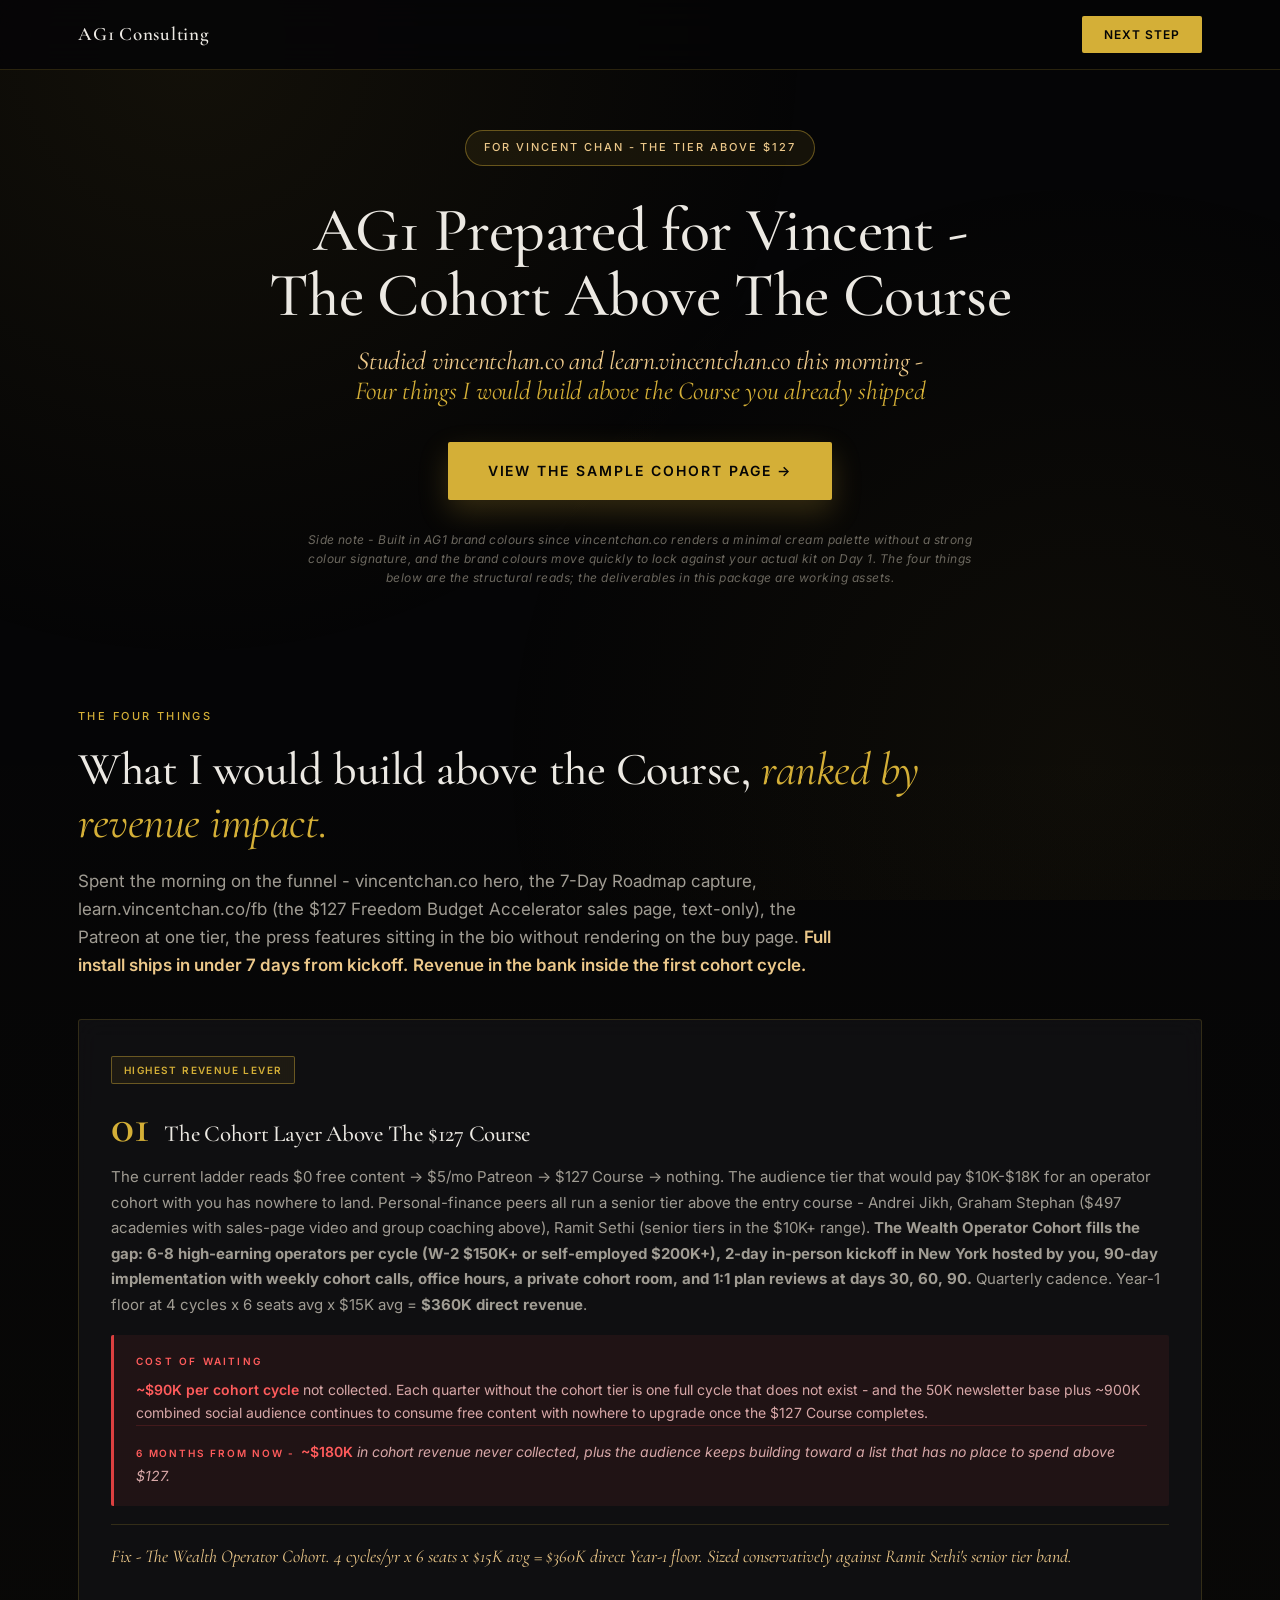
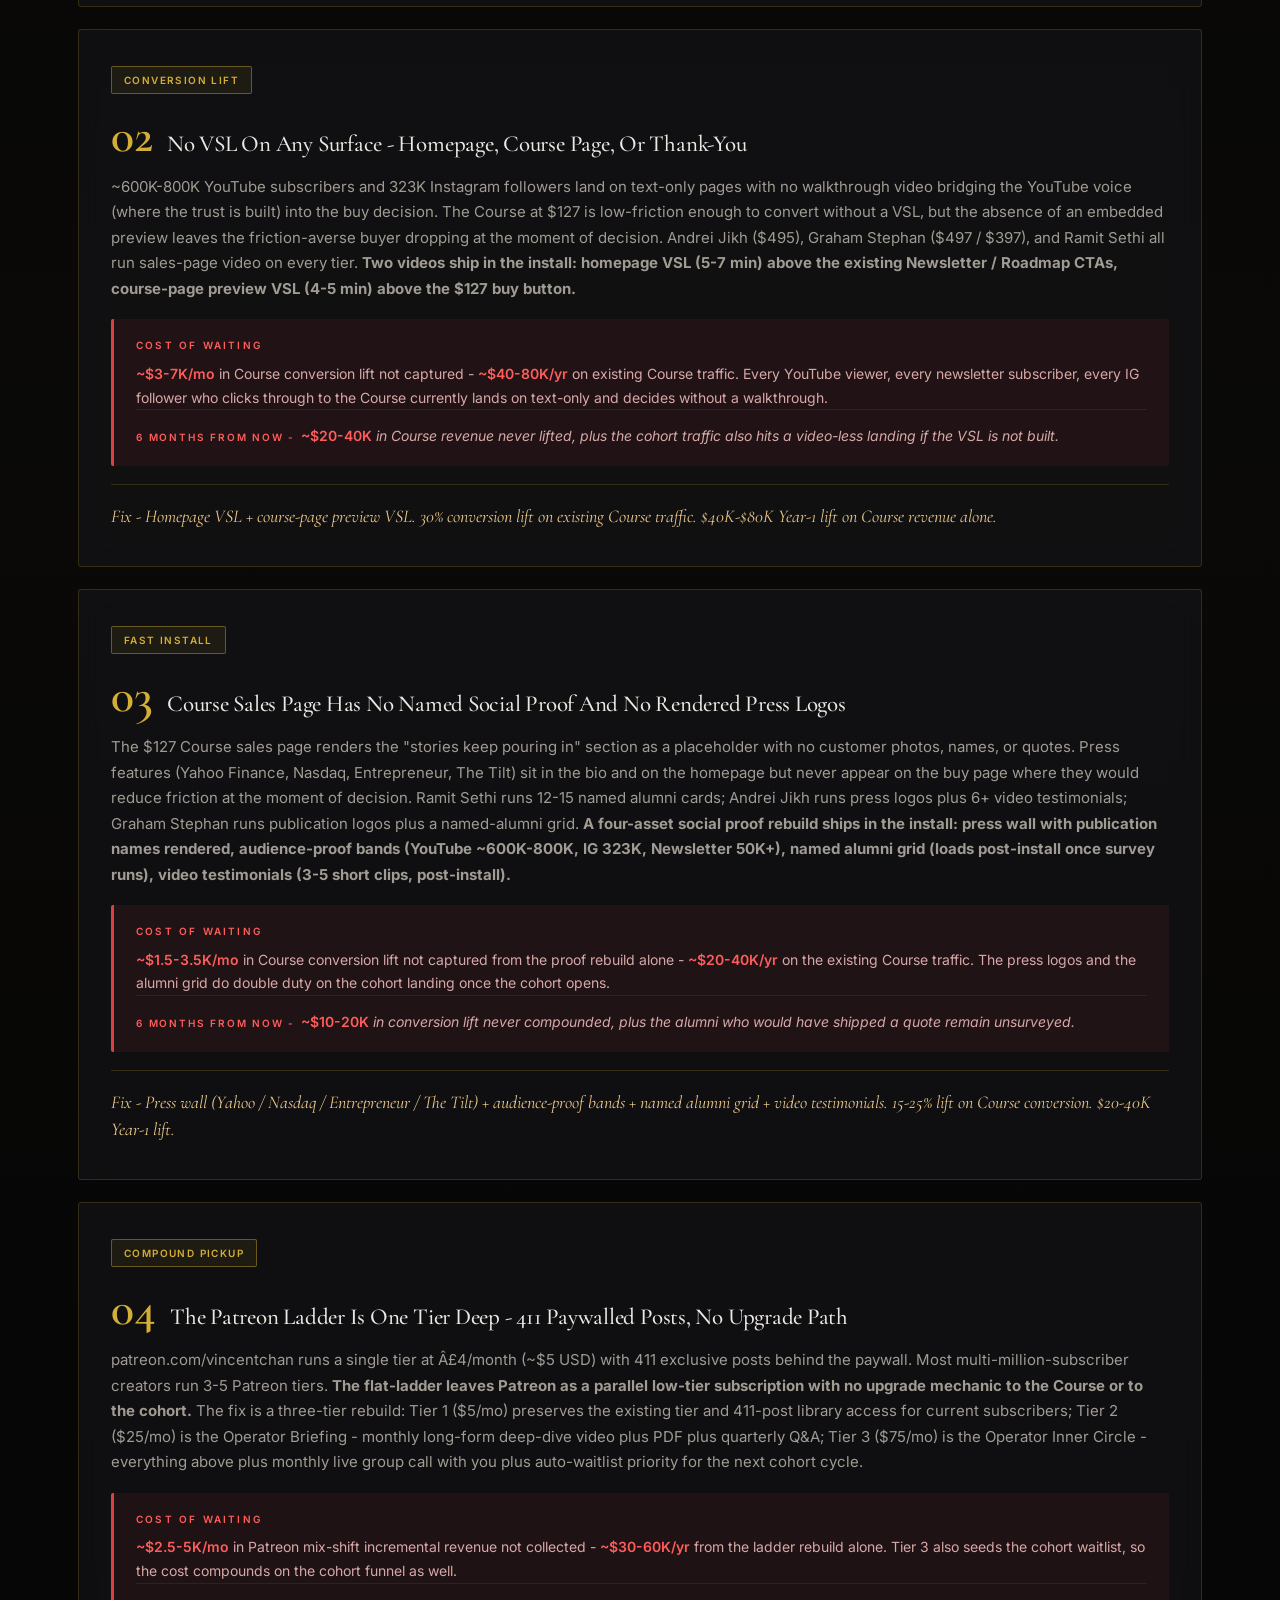
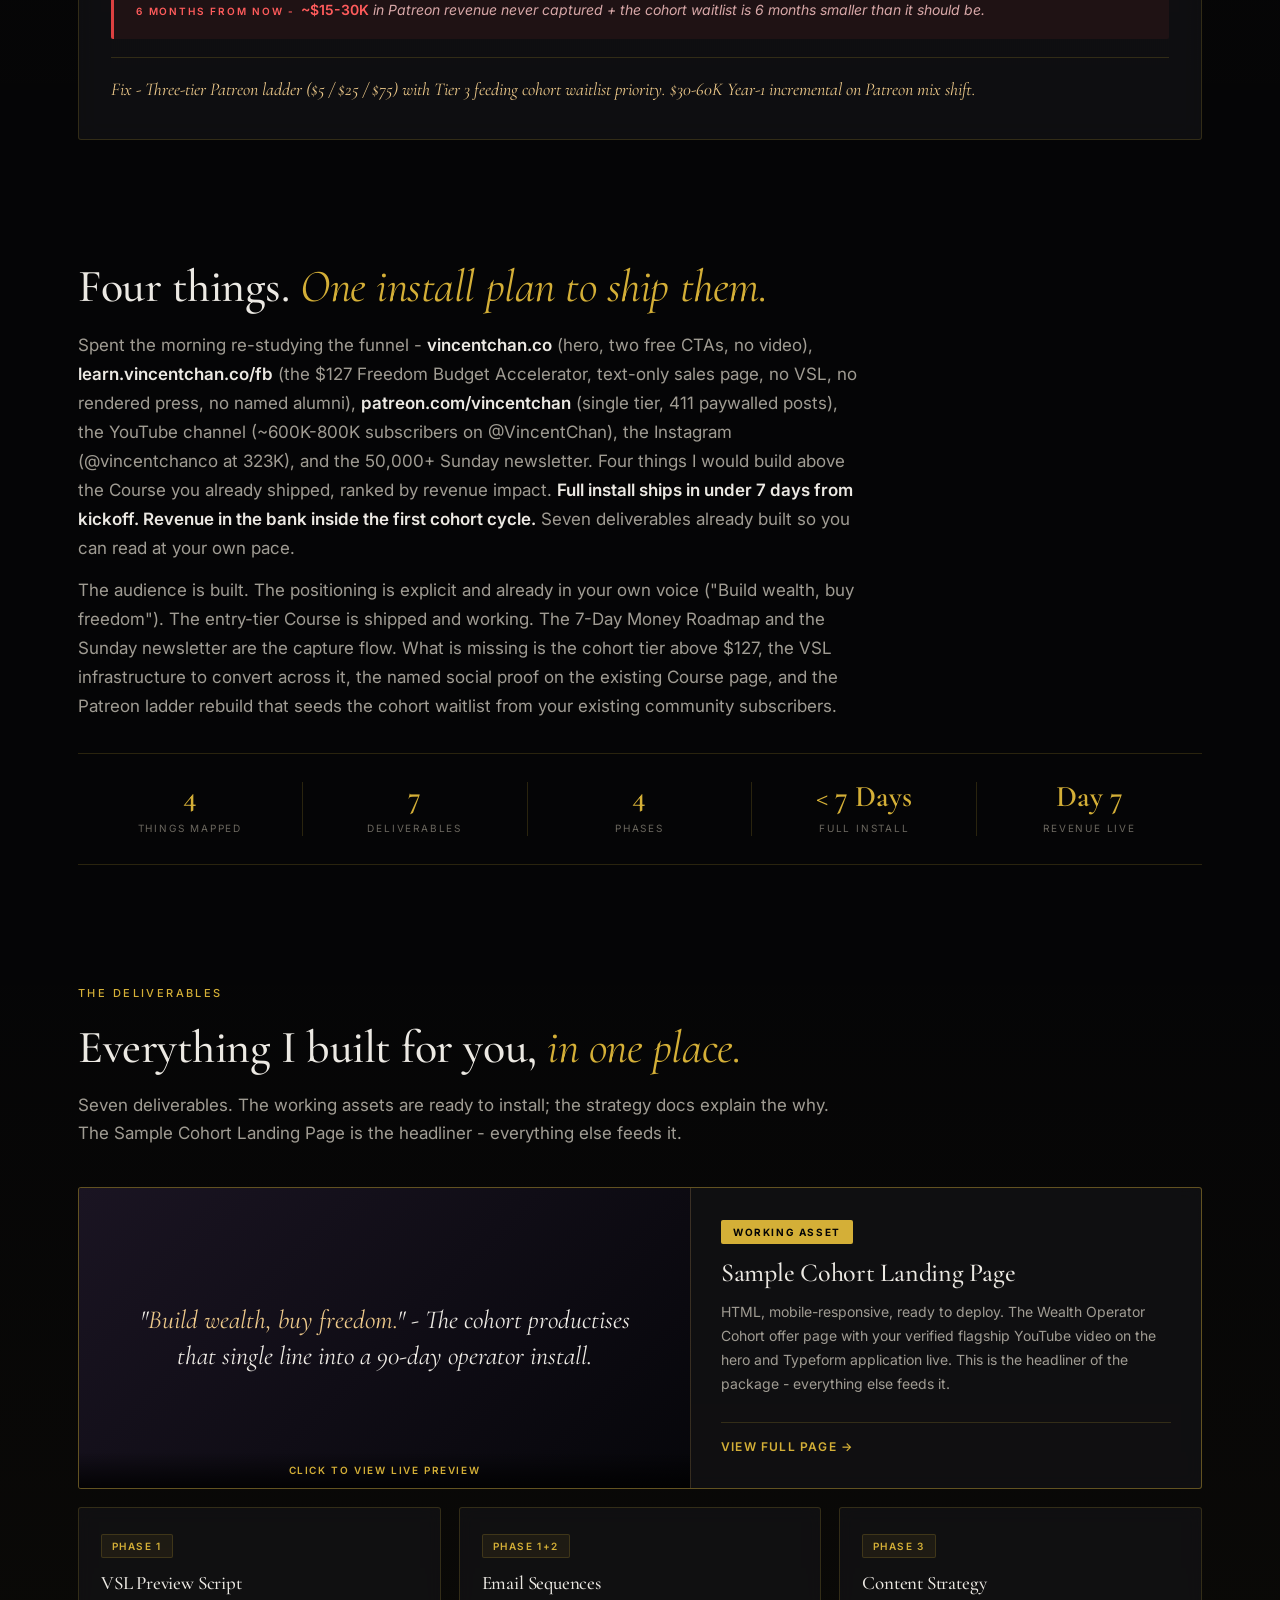
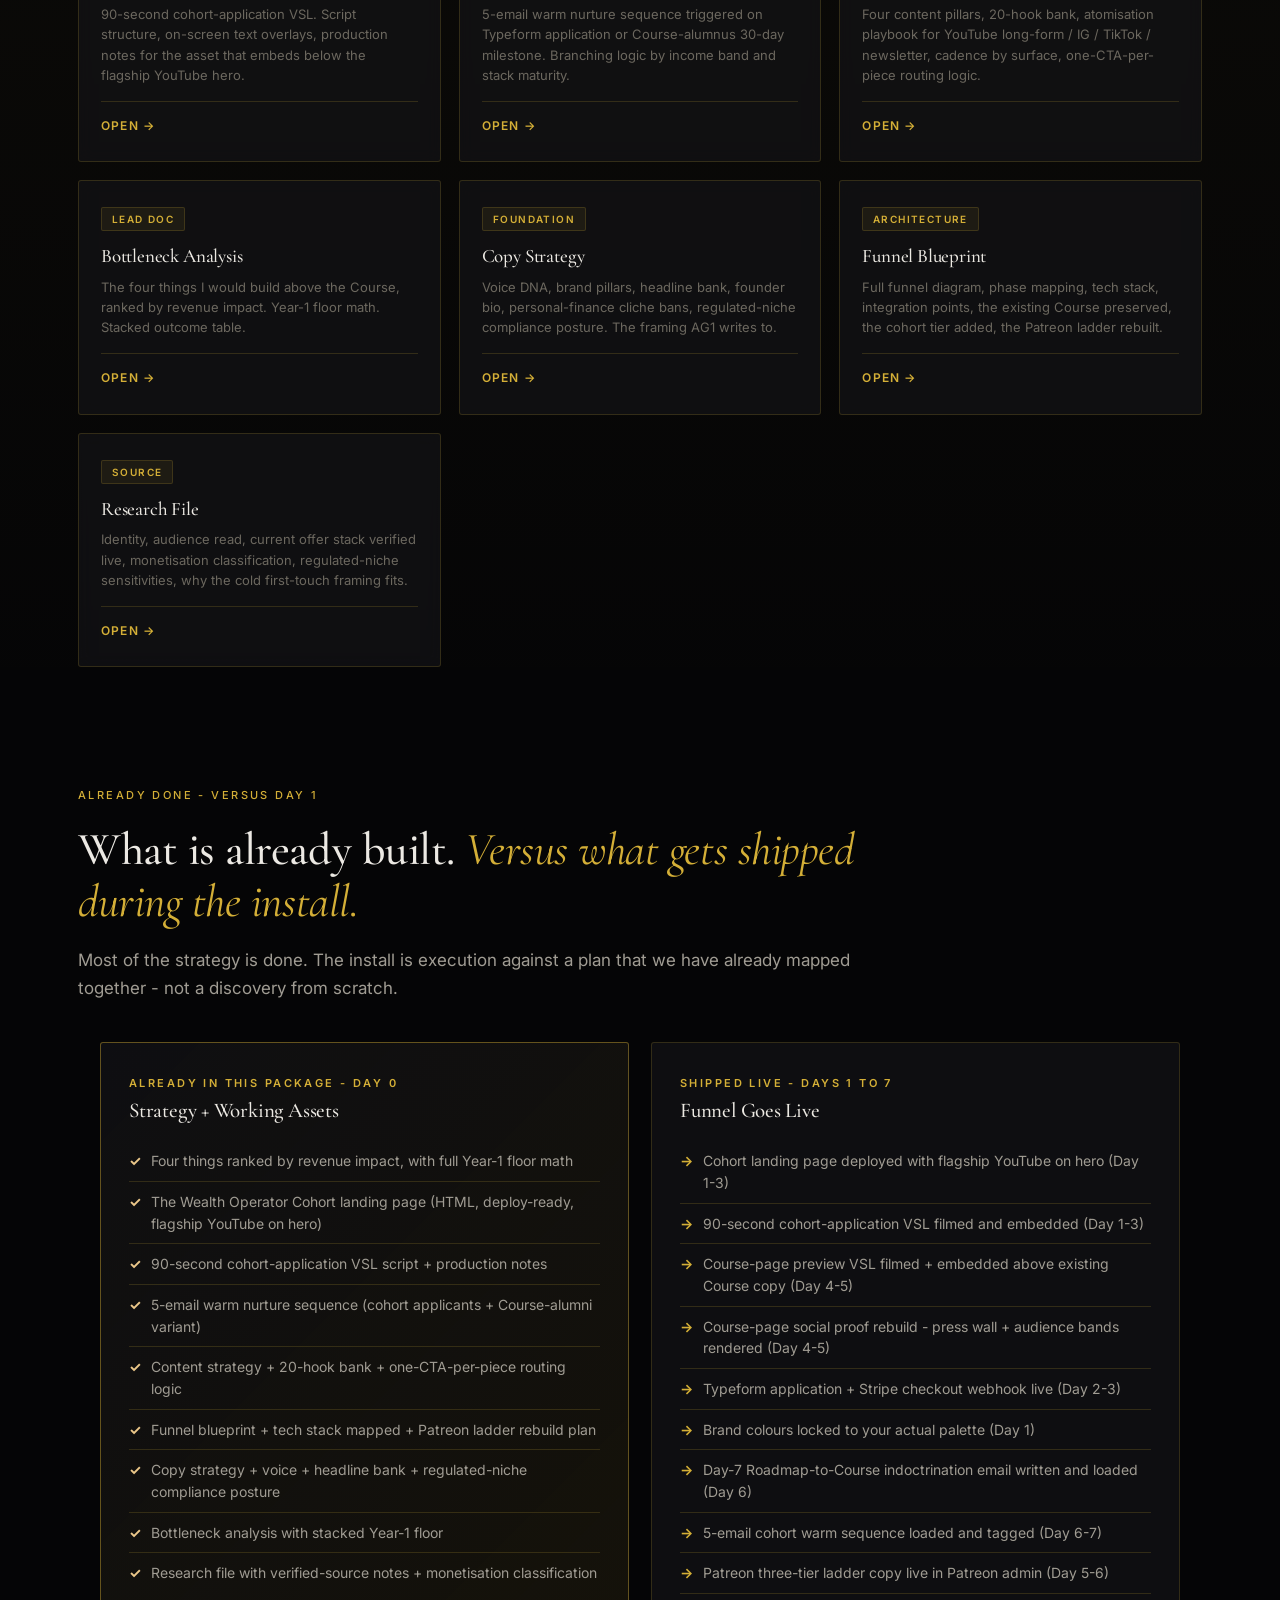
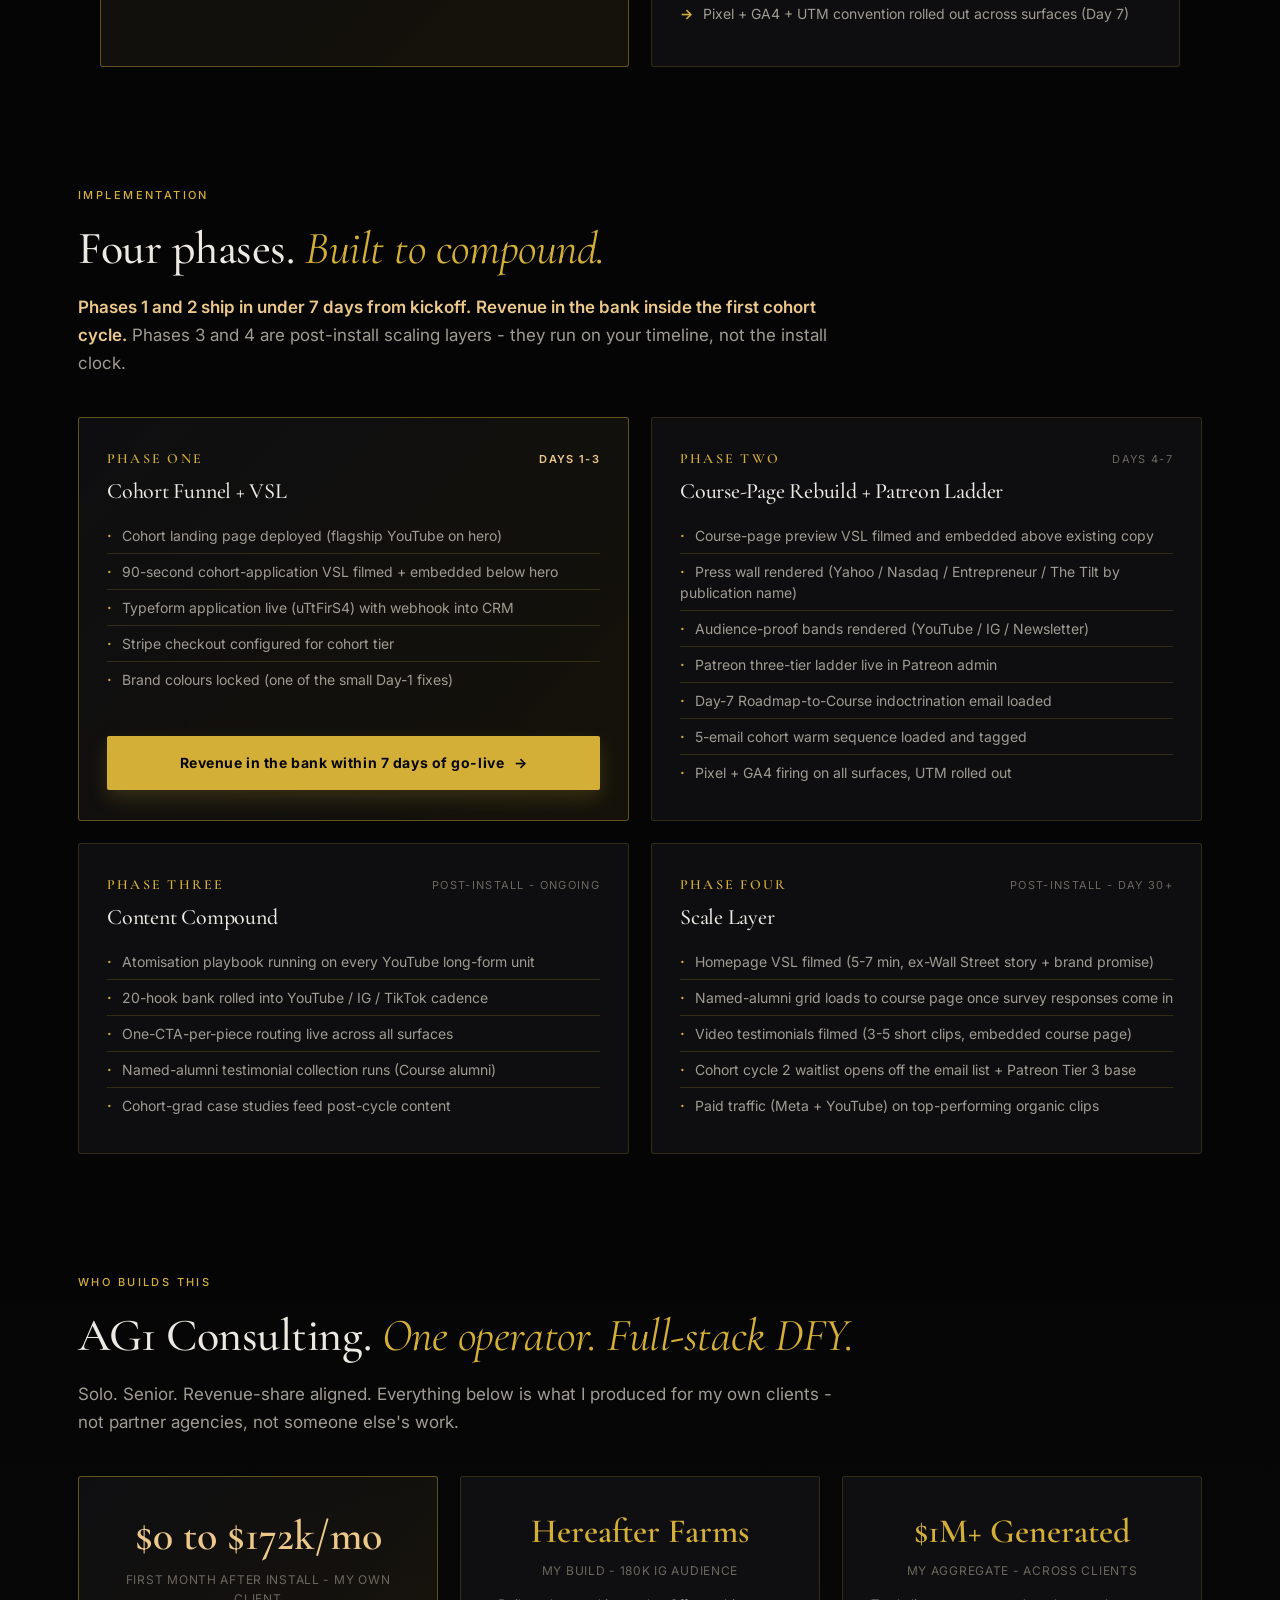
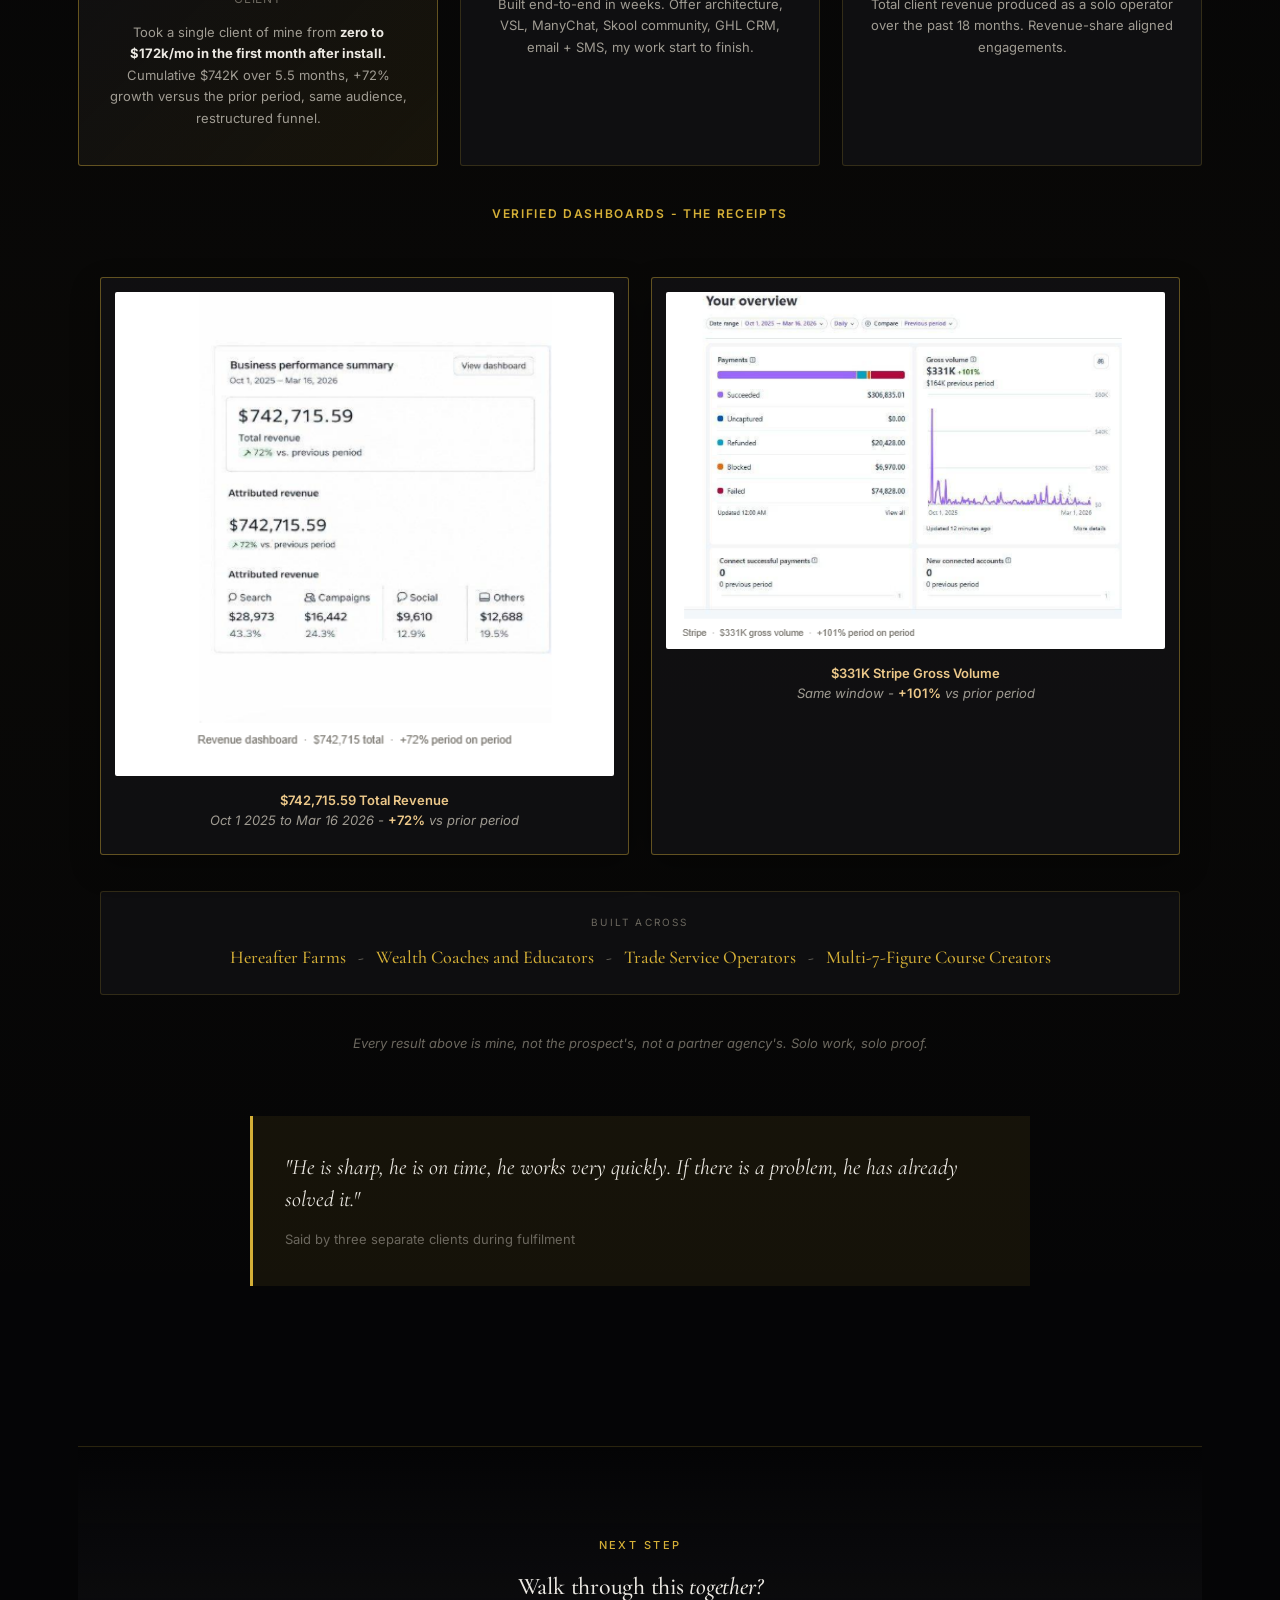
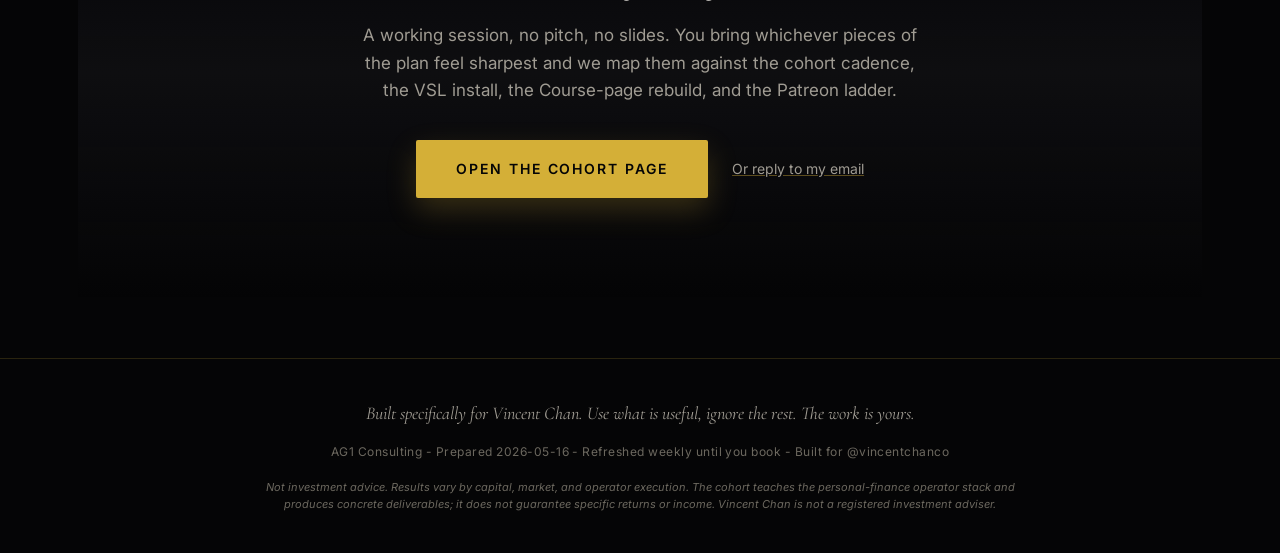
==== commit 8973605f: "Add og:image + remove noindex for IG preview" ====
--- a/index.html
+++ b/index.html
@@ -1,16 +1,16 @@
-<!DOCTYPE html>
+﻿<!DOCTYPE html>
 <html lang="en">
 <head>
 <meta charset="UTF-8">
 <meta name="viewport" content="width=device-width, initial-scale=1.0">
 <title>For Vincent - The Cohort Layer Above $127 + Less-Than-7-Day Install - AG1 Consulting</title>
 <meta name="description" content="Built for Vincent Chan. Studied vincentchan.co and learn.vincentchan.co/fb this morning. Four things I would build above the existing Course, all installable in under 7 days from kickoff.">
-<meta name="robots" content="noindex">
 <meta property="og:title" content="The Cohort Layer Above $127 + Less-Than-7-Day Install - For Vincent">
 <meta property="og:description" content="Four things I would build above the existing Course. The cohort tier. The VSL infrastructure. The named social proof. The Patreon ladder rebuild.">
 <meta property="og:type" content="website">
 <meta property="og:url" content="https://andrei170.github.io/vincent-chan-hub/">
 <meta name="twitter:card" content="summary_large_image">
+<meta property="og:image" content="https://andrei170.github.io/ag1-assets/og.png">
 <link rel="icon" type="image/svg+xml" href="favicon.svg">
 <link rel="preconnect" href="https://fonts.googleapis.com">
 <link rel="preconnect" href="https://fonts.gstatic.com" crossorigin>
@@ -219,7 +219,7 @@
 <div class="bot-card">
 <span class="impact-tag">Compound Pickup</span>
 <div><span class="num">04</span><h3>The Patreon Ladder Is One Tier Deep - 411 Paywalled Posts, No Upgrade Path</h3></div>
-<p>patreon.com/vincentchan runs a single tier at £4/month (~$5 USD) with 411 exclusive posts behind the paywall. Most multi-million-subscriber creators run 3-5 Patreon tiers. <strong>The flat-ladder leaves Patreon as a parallel low-tier subscription with no upgrade mechanic to the Course or to the cohort.</strong> The fix is a three-tier rebuild: Tier 1 ($5/mo) preserves the existing tier and 411-post library access for current subscribers; Tier 2 ($25/mo) is the Operator Briefing - monthly long-form deep-dive video plus PDF plus quarterly Q&amp;A; Tier 3 ($75/mo) is the Operator Inner Circle - everything above plus monthly live group call with you plus auto-waitlist priority for the next cohort cycle.</p>
+<p>patreon.com/vincentchan runs a single tier at Â£4/month (~$5 USD) with 411 exclusive posts behind the paywall. Most multi-million-subscriber creators run 3-5 Patreon tiers. <strong>The flat-ladder leaves Patreon as a parallel low-tier subscription with no upgrade mechanic to the Course or to the cohort.</strong> The fix is a three-tier rebuild: Tier 1 ($5/mo) preserves the existing tier and 411-post library access for current subscribers; Tier 2 ($25/mo) is the Operator Briefing - monthly long-form deep-dive video plus PDF plus quarterly Q&amp;A; Tier 3 ($75/mo) is the Operator Inner Circle - everything above plus monthly live group call with you plus auto-waitlist priority for the next cohort cycle.</p>
 <div class="cost-callout">
 <span class="cost-label">Cost of Waiting</span>
 <p><strong>~$2.5-5K/mo</strong> in Patreon mix-shift incremental revenue not collected - <strong>~$30-60K/yr</strong> from the ladder rebuild alone. Tier 3 also seeds the cohort waitlist, so the cost compounds on the cohort funnel as well.</p>
